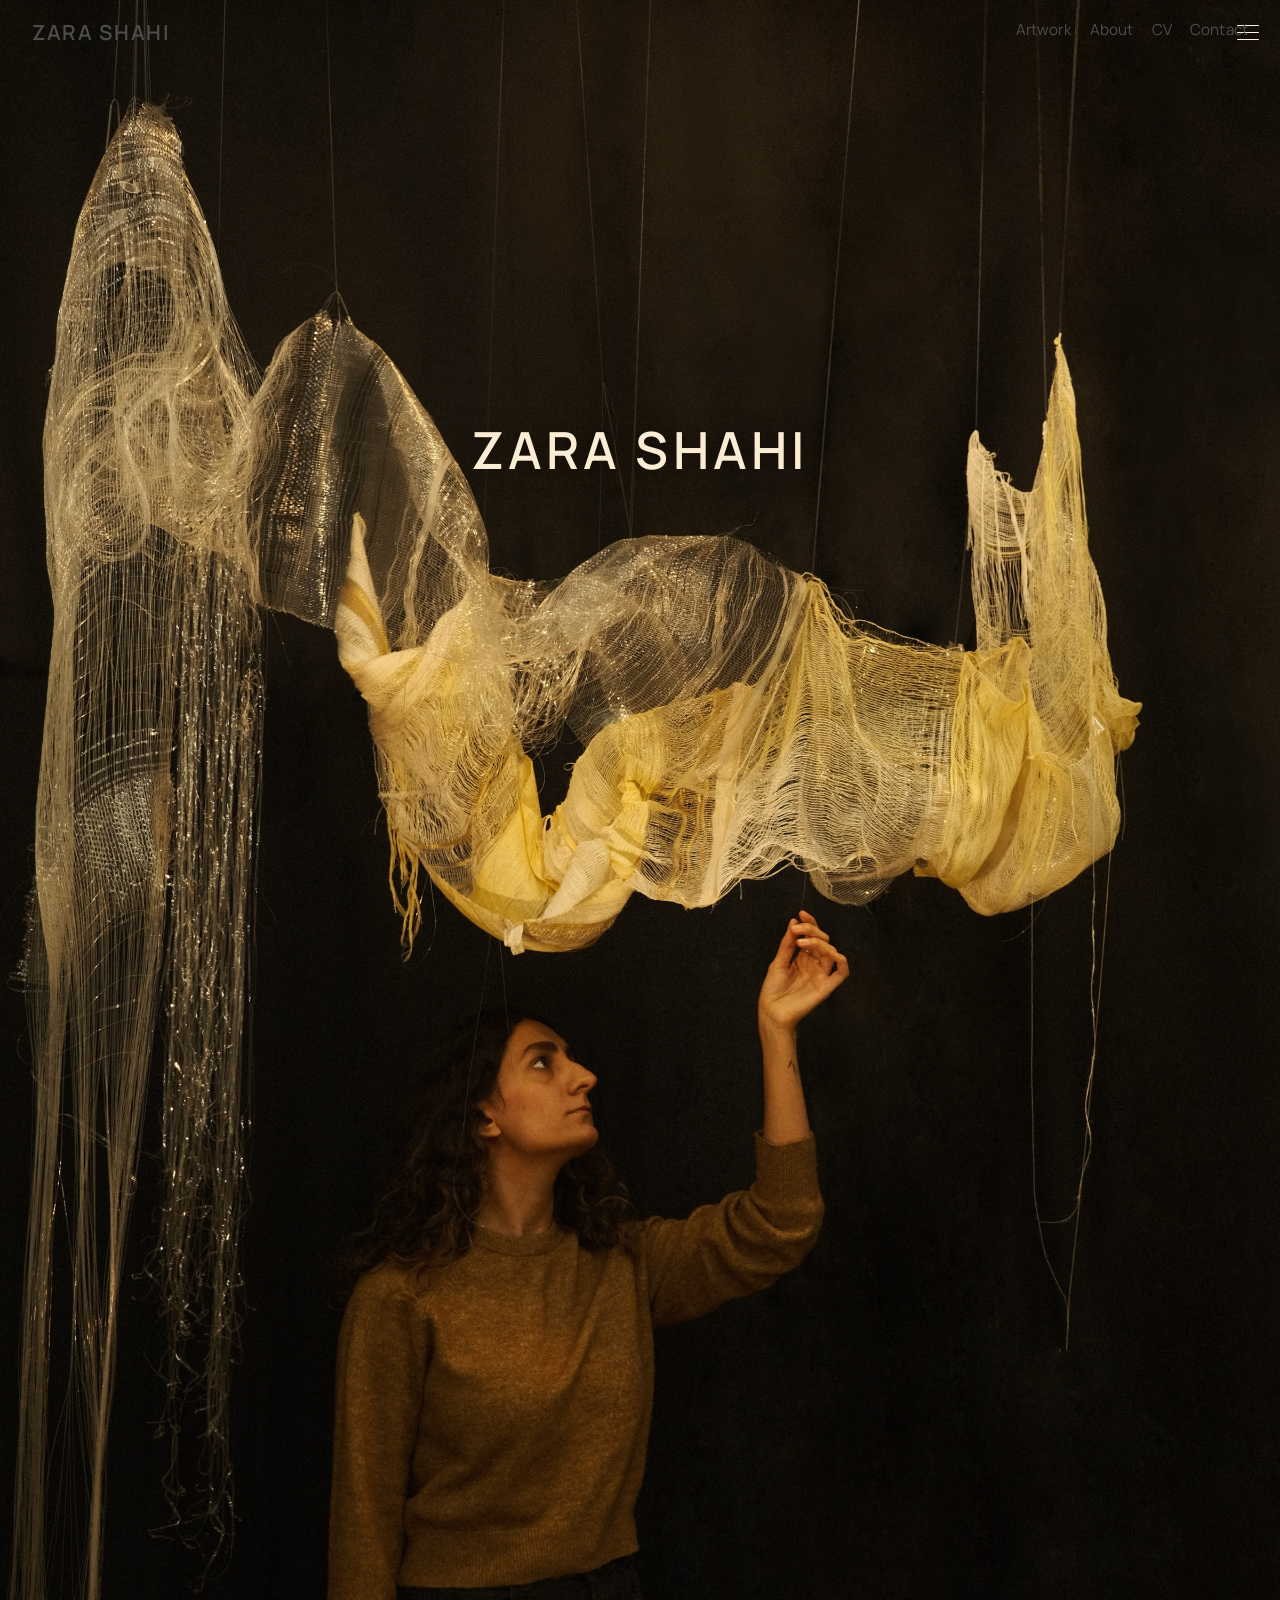
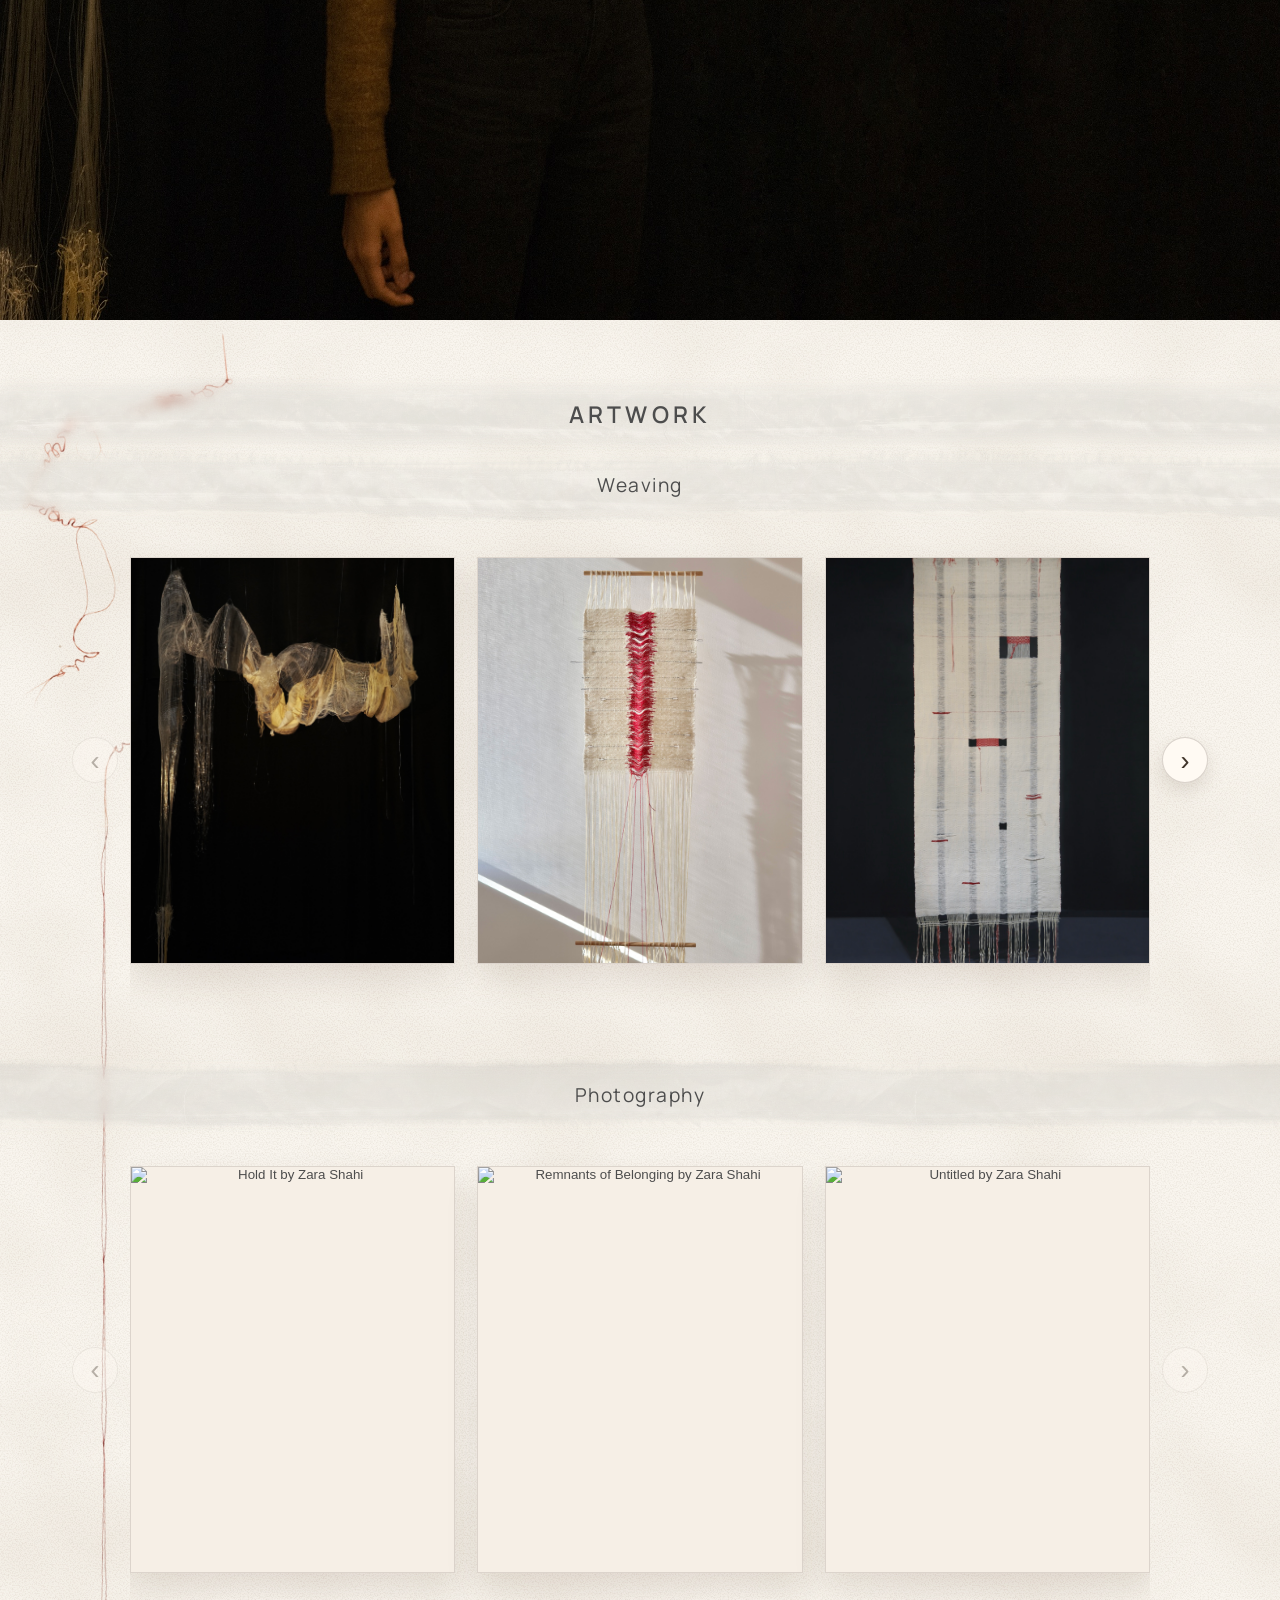
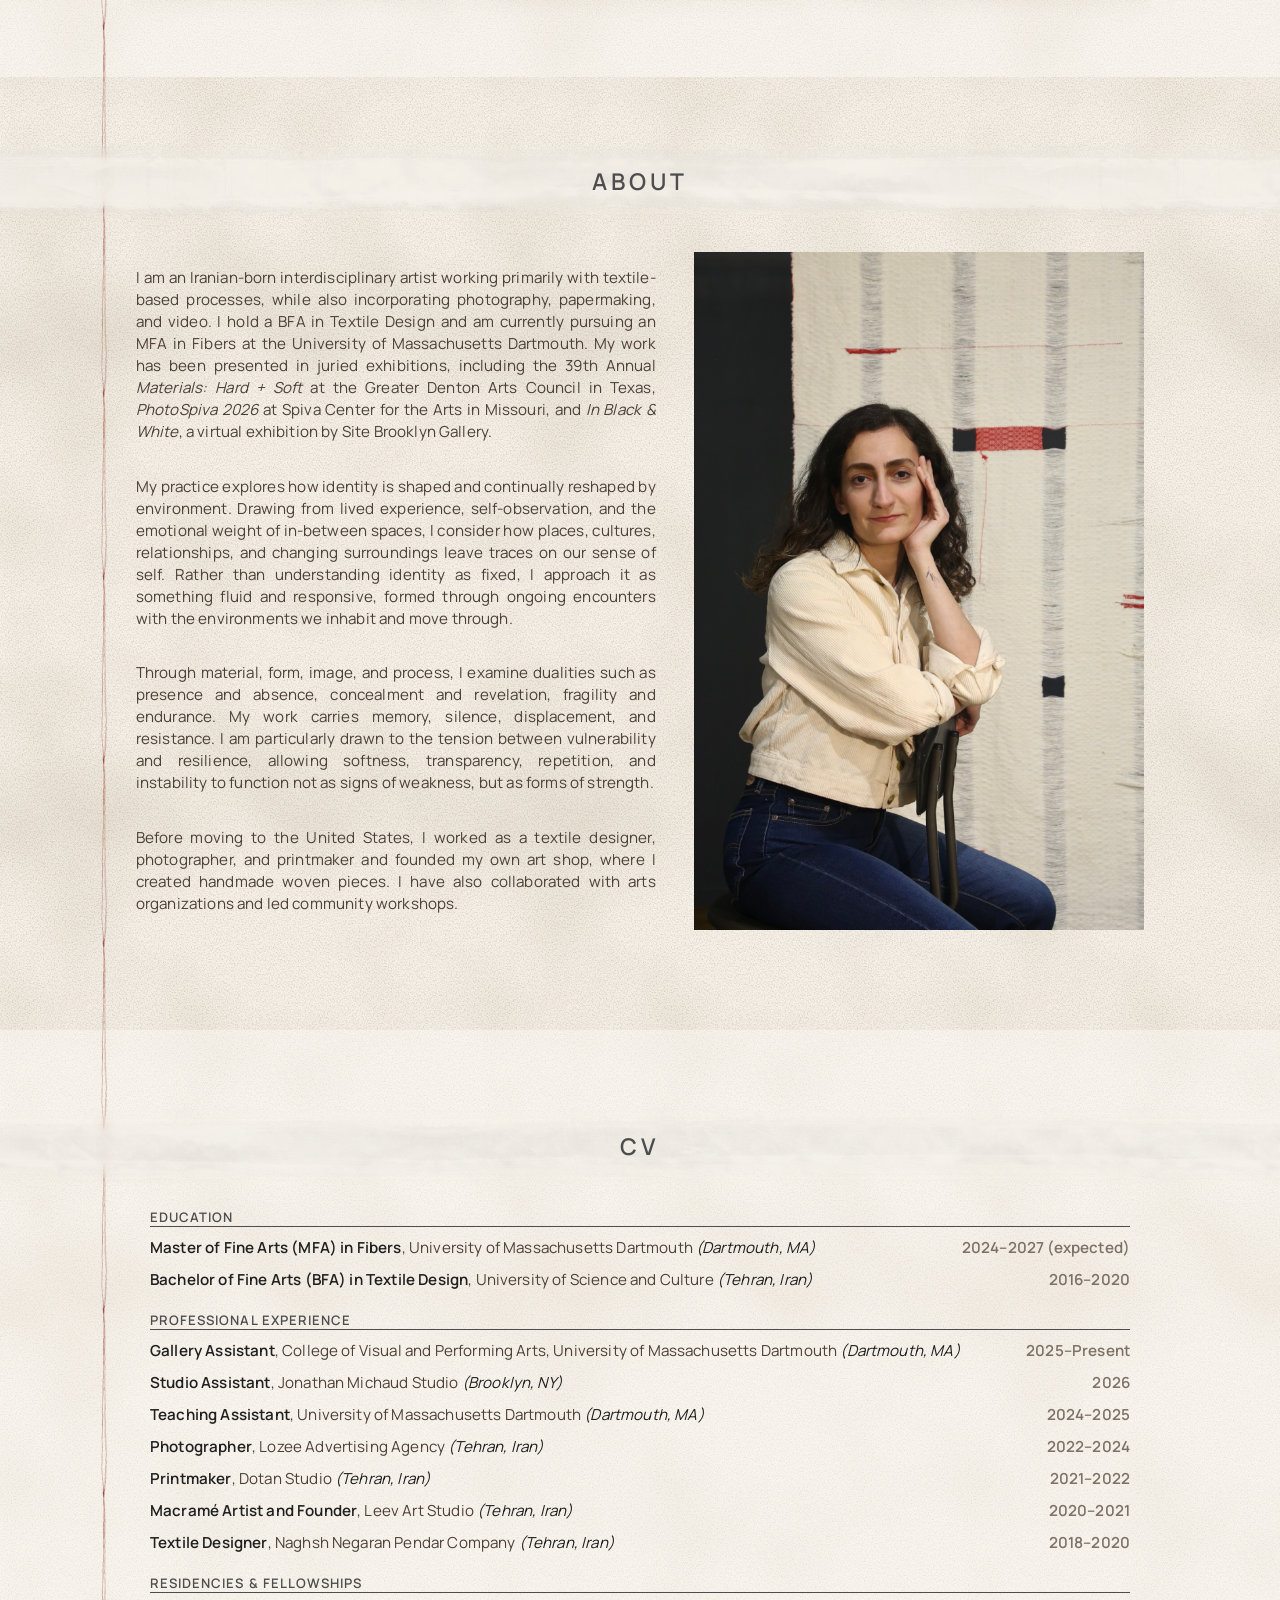
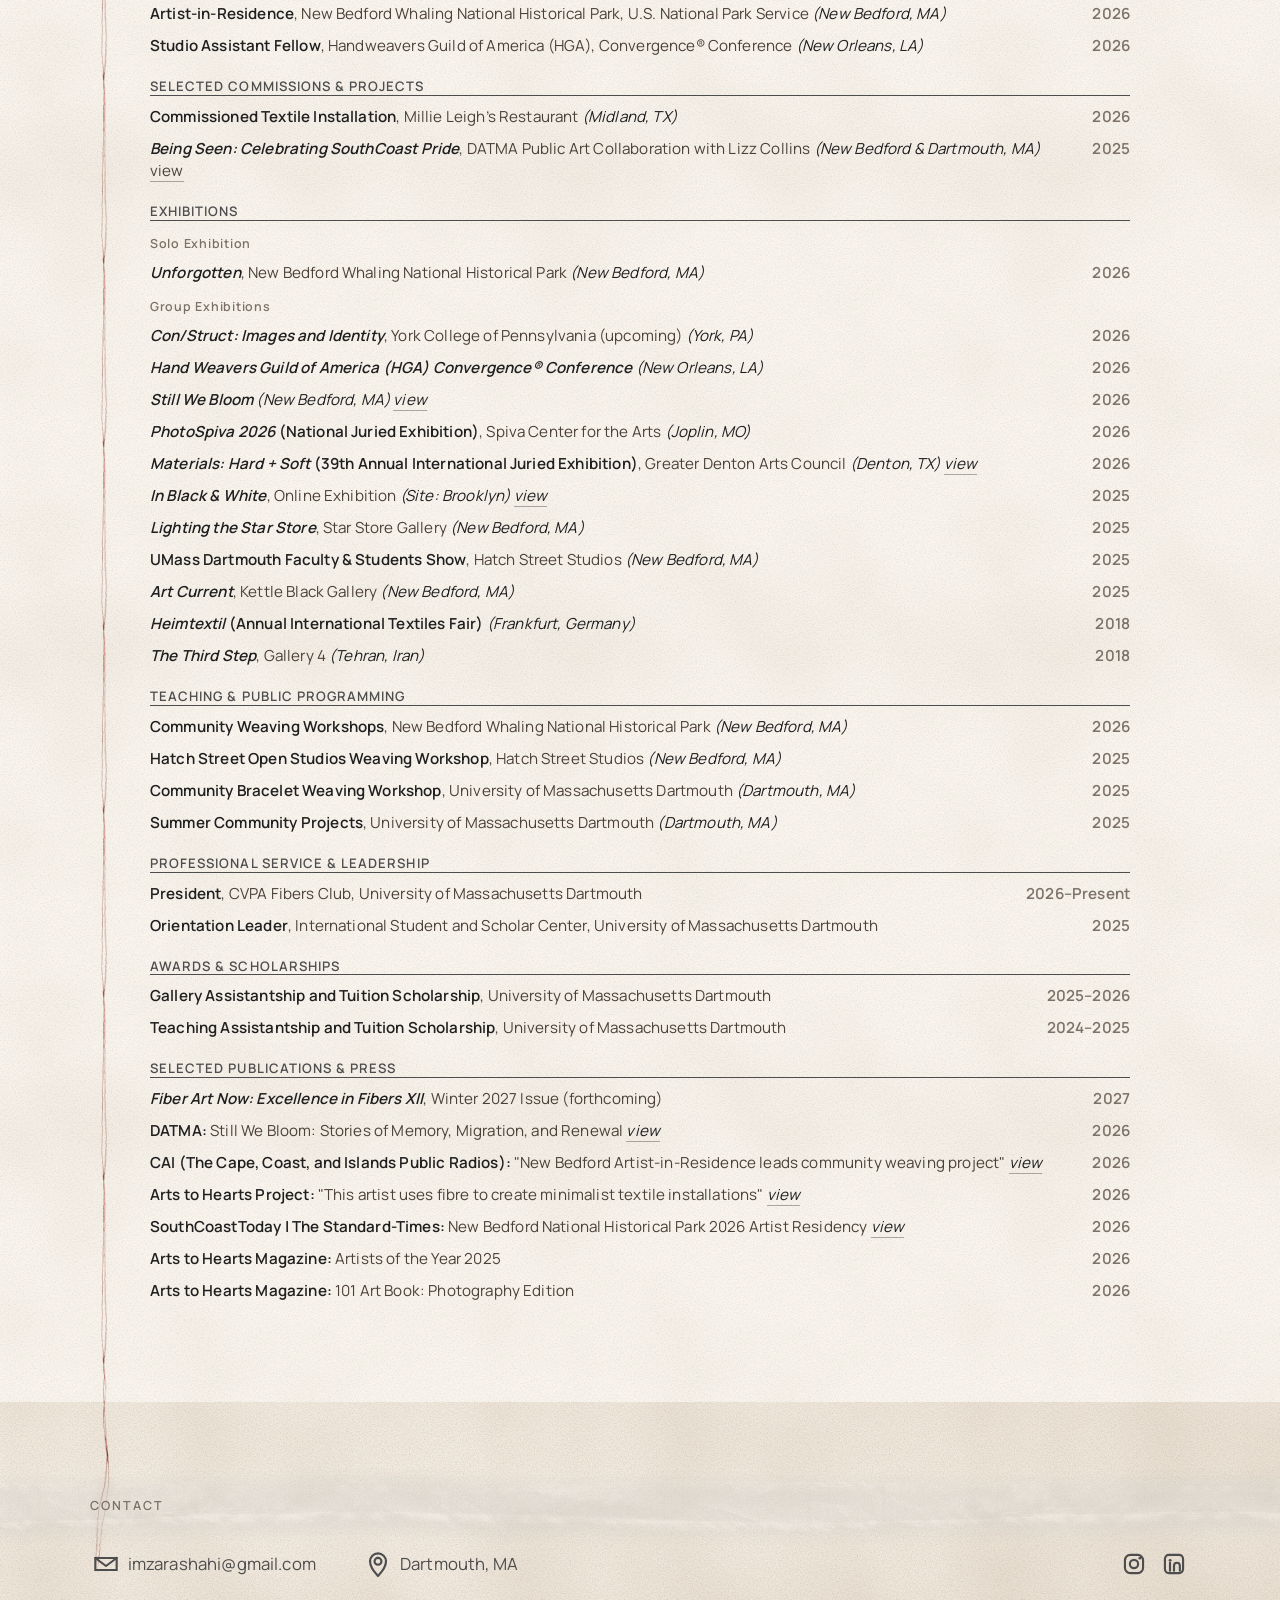
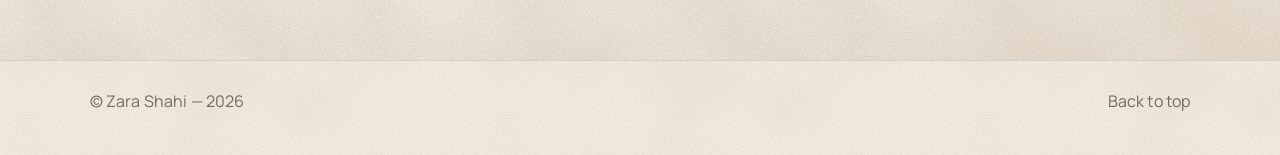
==== index.html @ 242442b7 "added ribbons and background elements" ====
<!DOCTYPE html>
<html lang="en">

<head>
  <meta charset="UTF-8" />
  <meta name="viewport" content="width=device-width, initial-scale=1.0" />
  <title>Zara Shahi</title>

  <!-- Favicon -->
  <link rel="icon" type="image/x-icon" href="/favicon.ico" />

  <link rel="preconnect" href="https://fonts.googleapis.com">
  <link rel="preconnect" href="https://fonts.gstatic.com" crossorigin>
  <link
    href="https://fonts.googleapis.com/css2?family=Manrope:wght@300;400;600&family=Playfair+Display:wght@600&display=swap"
    rel="stylesheet">
  <link rel="stylesheet" href="styles.css?v=one-ribbon" />
  <script data-goatcounter="https://zar-shahi.goatcounter.com/count" data-goatcounter-settings='{"allow_local": true}'
    async src="//gc.zgo.at/count.js"></script>
</head>

<body>
  <header class="nav nav--collapsible nav--collapsed">
    <a class="nav__brand" href="#top">Zara Shahi</a>
    <button class="nav__burger" type="button" aria-label="Open menu" aria-expanded="false"
      aria-controls="nav-drawer">
      <span class="nav__burger-lines" aria-hidden="true"></span>
    </button>
    <nav class="nav__drawer" id="nav-drawer" aria-label="Menu" hidden>
      <a href="#artworks">Artwork</a>
      <a href="#about">About</a>
      <a href="#cv">CV</a>
      <a href="#contact">Contact</a>
    </nav>
    <nav class="nav__links">
      <a href="#artworks">Artwork</a>
      <a href="#about">About</a>
      <a href="#cv">CV</a>
      <a href="#contact">Contact</a>
    </nav>
  </header>

  <main class="home-page home-page--cover">
    <div id="top"></div>

    <section class="cover" aria-label="In Between, by Zara Shahi">
      <img class="cover__image" src="assets/in-between-cover-2400.jpg"
        srcset="assets/in-between-cover-1200.jpg 1200w, assets/in-between-cover-2400.jpg 2400w" sizes="100vw"
        width="2400" height="3600" alt="Zara Shahi beneath her suspended woven installation In Between"
        fetchpriority="high" decoding="async" />
      <div class="cover__track">
        <div class="cover__name-wrap">
          <p class="cover__name">Zara Shahi</p>
        </div>
      </div>
    </section>

    <noscript>
      <p class="section-message">Please enable JavaScript to view the artwork, About, and CV sections.</p>
    </noscript>

    <section class="home-section home-section--artworks" id="artworks">
      <h1 class="section-heading">Artwork</h1>
      <div data-section-src="sections/artworks/weaving.html"></div>
      <div data-section-src="sections/artworks/photography.html"></div>
    </section>

    <div data-section-src="sections/about.html"></div>

    <div data-section-src="sections/cv.html"></div>

    <section class="panel panel--dark reveal" id="contact">
      <div class="panel__content">
        <div class="panel__tag">Contact</div>
        <div class="contact contact--bar">
          <div class="contact__line">
            <div class="contact__primary">
              <div class="contact__item">
                <svg class="contact__inline-icon" viewBox="0 0 24 24" aria-hidden="true">
                  <path d="M4 7.5h16v9H4z" stroke="currentColor" stroke-width="1.6" fill="none" />
                  <path d="M4 7.5l8 6 8-6" stroke="currentColor" stroke-width="1.6" fill="none" stroke-linecap="round"
                    stroke-linejoin="round" />
                </svg>
                <a class="contact__link contact__value" href="mailto:imzarashahi@gmail.com">imzarashahi@gmail.com</a>
              </div>
              <div class="contact__item">
                <svg class="contact__inline-icon" viewBox="0 0 24 24" aria-hidden="true">
                  <path d="M12 21s6-6.2 6-11a6 6 0 10-12 0c0 4.8 6 11 6 11z" stroke="currentColor" stroke-width="1.6"
                    fill="none" stroke-linecap="round" stroke-linejoin="round" />
                  <circle cx="12" cy="10" r="2.6" stroke="currentColor" stroke-width="1.6" fill="none" />
                </svg>
                <a class="contact__link contact__value" href="https://maps.google.com/?q=Dartmouth%2C%20MA"
                  target="_blank" rel="noopener">Dartmouth, MA</a>
              </div>
            </div>
            <div class="contact__social">
              <a class="contact__social-link" href="https://instagram.com/zara.shahi.art" target="_blank" rel="noopener"
                aria-label="Instagram">
                <svg class="contact__social-icon" viewBox="0 0 24 24" aria-hidden="true">
                  <rect x="5.2" y="5.2" width="13.6" height="13.6" rx="4" stroke="currentColor" stroke-width="1.6"
                    fill="none" />
                  <circle cx="12" cy="12" r="3.1" stroke="currentColor" stroke-width="1.6" fill="none" />
                  <circle cx="16.4" cy="7.6" r="1" fill="currentColor" />
                </svg>
                <span class="visually-hidden">Instagram</span>
              </a>
              <a class="contact__social-link" href="https://www.linkedin.com/in/zara-shahi" target="_blank"
                rel="noopener" aria-label="LinkedIn">
                <svg class="contact__social-icon" viewBox="0 0 24 24" aria-hidden="true">
                  <rect x="5.2" y="5.2" width="13.6" height="13.6" rx="3" stroke="currentColor" stroke-width="1.6"
                    fill="none" />
                  <path d="M9 11v6" stroke="currentColor" stroke-width="1.6" stroke-linecap="round" />
                  <path d="M9 9.2h.2" stroke="currentColor" stroke-width="2" stroke-linecap="round" />
                  <path d="M12 17v-3.5c0-1.3.8-2.4 2.2-2.4s2.2 1.1 2.2 2.4V17" stroke="currentColor" stroke-width="1.6"
                    fill="none" stroke-linecap="round" stroke-linejoin="round" />
                </svg>
                <span class="visually-hidden">LinkedIn</span>
              </a>
            </div>
          </div>
        </div>
      </div>
    </section>
  </main>

  <footer class="footer">
    <div>© Zara Shahi — 2026</div>
    <div class="footer__links">
      <a href="#top">Back to top</a>
    </div>
  </footer>

  <script src="script.js?v=one-ribbon"></script>
</body>

</html>
---- styles.css ----
:root {
  --bg: #f7f3ec;
  --fg: #4d4d4d;
  --muted: #7a7066;
  --line: #d8cfc3;
  --accent: #d9a441;
  --panel-light: #f9f5ee;
  --panel-dark: #f2eadf;
  --card: #fffaf2;
  --max-width: 1200px;
  --page-gutter: 32px;
  --font-sans: "Manrope", "Helvetica Neue", sans-serif;
  --font-display: "Playfair Display", "Times New Roman", serif;
  --nav-height: 0px;
  /* Vintage film grain over light backgrounds: soft, slightly blurred warm
     specks plus a faint low-frequency mottle so the texture isn't uniform. */
  --grain: url("data:image/svg+xml,%3Csvg%20xmlns='http://www.w3.org/2000/svg'%20width='480'%20height='480'%3E%3Cfilter%20id='f'%20x='0'%20y='0'%20width='100%25'%20height='100%25'%3E%3CfeTurbulence%20type='fractalNoise'%20baseFrequency='0.72'%20numOctaves='2'%20seed='7'%20stitchTiles='stitch'/%3E%3CfeGaussianBlur%20stdDeviation='0.45'/%3E%3CfeColorMatrix%20values='0%200%200%200%200.30%200%200%200%200%200.23%200%200%200%200%200.16%201.25%200%200%200%20-0.52'/%3E%3C/filter%3E%3Cfilter%20id='m'%20x='0'%20y='0'%20width='100%25'%20height='100%25'%3E%3CfeTurbulence%20type='fractalNoise'%20baseFrequency='0.006'%20numOctaves='3'%20seed='2'%20stitchTiles='stitch'/%3E%3CfeColorMatrix%20values='0%200%200%200%200.42%200%200%200%200%200.33%200%200%200%200%200.22%201.3%200%200%200%20-0.5'/%3E%3C/filter%3E%3Crect%20width='100%25'%20height='100%25'%20filter='url%28%23m%29'%20opacity='0.16'/%3E%3Crect%20width='100%25'%20height='100%25'%20filter='url%28%23f%29'%20opacity='0.26'/%3E%3C/svg%3E");
  --grain-size: 480px 480px;
}

*,
*::before,
*::after {
  box-sizing: border-box;
}

html {
  scroll-behavior: smooth;
  scroll-padding-top: calc(var(--nav-height, 0px));
}

body {
  margin: 0;
  font-family: var(--font-sans);
  background:
    var(--grain) 0 0 / var(--grain-size),
    radial-gradient(140% 140% at 15% 15%, #fffdf7, #f5eee4 50%, #ebe1d4 100%);
  color: var(--fg);
  line-height: 1.6;
  letter-spacing: 0.01em;
  opacity: 0;
  animation: pageFadeIn 0.55s ease forwards;
}

body.is-leaving {
  opacity: 0;
  animation: none;
  transition: opacity 0.28s ease;
}

img {
  width: 100%;
  display: block;
}

a {
  color: inherit;
  text-decoration: none;
}

.nav {
  position: fixed;
  top: 0;
  left: 0;
  right: 0;
  display: flex;
  align-items: center;
  justify-content: space-between;
  padding: 16px var(--page-gutter);
  z-index: 10;
  backdrop-filter: blur(14px);
  background: rgba(255, 253, 247, 0.78);
  border-bottom: 1px solid rgba(64, 52, 42, 0.08);
}

.nav__brand {
  font-weight: 600;
  letter-spacing: 0.08em;
  text-transform: uppercase;
  font-size: 1.3rem;
}

.nav__links {
  display: flex;
  gap: 18px;
  font-size: 0.95rem;
  align-items: center;
}

.nav__links a,
.nav__dropdown-trigger {
  position: relative;
  padding-bottom: 4px;
}

.nav__links a::after,
.nav__dropdown-trigger::after {
  content: "";
  position: absolute;
  left: 0;
  bottom: 0;
  height: 2px;
  width: 0;
  background: var(--accent);
  transition: width 0.3s ease;
}

.nav__links a:hover::after,
.nav__links a:focus::after,
.nav__dropdown:hover .nav__dropdown-trigger::after,
.nav__dropdown:focus-within .nav__dropdown-trigger::after {
  width: 100%;
}

.nav__dropdown {
  position: relative;
  display: inline-flex;
  align-items: center;
}

.nav__dropdown-trigger {
  background: none;
  border: none;
  color: inherit;
  font: inherit;
  letter-spacing: inherit;
  cursor: pointer;
}

.nav__menu {
  position: absolute;
  top: calc(100% + 12px);
  left: 0;
  display: grid;
  gap: 8px;
  padding: 12px 14px;
  min-width: 180px;
  background: rgba(255, 253, 247, 0.96);
  border: 1px solid rgba(64, 52, 42, 0.12);
  border-radius: 12px;
  box-shadow: 0 18px 36px rgba(31, 26, 22, 0.12);
  opacity: 0;
  transform: translateY(6px);
  pointer-events: none;
  transition: opacity 0.2s ease, transform 0.2s ease;
}

.nav__menu::before {
  content: "";
  position: absolute;
  top: -12px;
  left: 0;
  right: 0;
  height: 12px;
}

.nav__menu a {
  font-size: 0.88rem;
  letter-spacing: 0.08em;
  text-transform: uppercase;
  color: inherit;
}

.nav__menu a:hover,
.nav__menu a:focus-visible {
  color: var(--accent);
}

.nav__dropdown:hover .nav__menu,
.nav__dropdown:focus-within .nav__menu,
.nav__menu:hover {
  opacity: 1;
  transform: translateY(0);
  pointer-events: auto;
}

.nav.nav--solid {
  background: rgba(249, 245, 238, 0.8);
  border-bottom: 1px solid rgba(64, 52, 42, 0.12);
}

main {
  margin-top: var(--nav-height, 0px);
}

.hero {
  position: relative;
  min-height: 92vh;
  display: grid;
  align-items: center;
  justify-items: start;
  overflow: hidden;
}

.hero__image {
  position: absolute;
  inset: 0;
  background-image: url("assets/images/unforgotten-memories-1.jpg");
  background-size: cover;
  background-position: center;
  filter: saturate(0.92);
  transform: scale(1.05);
}

.hero__overlay {
  position: absolute;
  inset: 0;
  background: none;
  pointer-events: none;
}

.hero__content {
  position: relative;
  padding: 64px 7vw;
  max-width: 640px;
  color: var(--fg);
  display: grid;
  gap: 20px;
  animation: floatIn 1.2s ease forwards;
  text-shadow: 0 10px 30px rgba(0, 0, 0, 0.22);
}

.eyebrow {
  font-size: 0.9rem;
  letter-spacing: 0.2em;
  text-transform: uppercase;
  color: var(--muted);
  margin: 0;
}

h1 {
  font-family: var(--font-display);
  font-size: clamp(2.6rem, 5vw, 3.8rem);
  line-height: 1.05;
  margin: 0;
}

h2 {
  font-family: var(--font-display);
  font-size: clamp(1.8rem, 3vw, 2.6rem);
  margin: 0 0 12px;
}

.lede {
  font-size: 1.05rem;
  color: var(--muted);
  margin: 0;
}

.hero__actions {
  display: flex;
  gap: 12px;
  flex-wrap: wrap;
}

.button {
  display: inline-flex;
  align-items: center;
  justify-content: center;
  padding: 12px 18px;
  border: 1px solid rgba(64, 52, 42, 0.14);
  color: var(--fg);
  text-transform: uppercase;
  letter-spacing: 0.12em;
  font-size: 0.85rem;
  transition: all 0.35s ease;
  background: #fffaf2;
  backdrop-filter: blur(8px);
}

.button:hover,
.button:focus-visible {
  border-color: var(--accent);
  color: var(--fg);
  background: #fdf6ea;
}

.button--primary {
  border-color: var(--accent);
  background: var(--accent);
  color: var(--fg);
}

.button--primary:hover,
.button--primary:focus-visible {
  filter: brightness(1.05);
}

.panel {
  display: grid;
  grid-template-columns: repeat(auto-fit, minmax(280px, 1fr));
  gap: 28px;
  align-items: center;
  padding: 80px 7vw;
  position: relative;
}

.panel--light {
  background: var(--panel-light);
  color: var(--fg);
}

.panel--dark {
  background: var(--panel-dark);
  color: var(--fg);
}

#contact {
  background: var(--statement-bg);
  color: var(--fg);
}

#contact .panel__content {
  max-width: none;
  width: 100%;
}

#contact .panel__tag {
  color: #7b7167;
}

.panel__content {
  max-width: 580px;
}

.panel__tag {
  font-size: 0.78rem;
  font-weight: 600;
  letter-spacing: 0.16em;
  text-transform: uppercase;
  color: var(--muted);
  margin-bottom: 12px;
}

.panel--light .panel__tag {
  color: #8c8379;
}

.panel p {
  margin: 0 0 12px;
}

.portfolio-page {
  margin-top: var(--nav-height, 0px);
}

.home-page {
  margin-top: var(--nav-height, 0px);
}

/* ---------- Collapsible nav (home page, over the cover) ----------
   --nav-expand runs 0 -> 1 as the cover name fades (set in script.js).
   At 0 only a bare hamburger icon (light lines, no box) is visible in the
   top-right corner; as it fades out, the full bar (background, brand and
   links) fades in. */
.nav--collapsible {
  --nav-expand: 0;
  --nav-tile: 64px;
  --nav-content: clamp(0, (var(--nav-expand) - 0.3) / 0.7, 1);
  --nav-burger: clamp(0, 1 - var(--nav-expand) / 0.4, 1);
  background: transparent;
  border-bottom-color: transparent;
  backdrop-filter: none;
}

.nav--collapsible.nav--solid {
  background: transparent;
  border-bottom-color: transparent;
}

.nav--collapsible::before {
  content: "";
  position: absolute;
  inset: 0;
  z-index: -1;
  background: rgba(249, 245, 238, 0.8);
  border-bottom: 1px solid rgba(64, 52, 42, 0.12);
  backdrop-filter: blur(14px);
  -webkit-backdrop-filter: blur(14px);
  opacity: var(--nav-expand);
}

.nav--collapsible .nav__brand,
.nav--collapsible .nav__links {
  opacity: var(--nav-content);
}

.nav--collapsible.nav--collapsed .nav__brand,
.nav--collapsible.nav--collapsed .nav__links {
  visibility: hidden;
  pointer-events: none;
}

.nav__burger,
.nav__drawer {
  display: none;
}

.nav--collapsible .nav__burger {
  display: grid;
  place-items: center;
  position: absolute;
  top: 0;
  right: 0;
  width: var(--nav-tile);
  height: 100%;
  padding: 0;
  border: 0;
  background: none;
  color: #fbf4e6;
  filter: drop-shadow(0 1px 3px rgba(0, 0, 0, 0.55));
  cursor: pointer;
  opacity: var(--nav-burger);
}

.nav--collapsible:not(.nav--collapsed) .nav__burger {
  visibility: hidden;
  pointer-events: none;
}

.nav__burger-lines,
.nav__burger-lines::before,
.nav__burger-lines::after {
  display: block;
  width: 22px;
  height: 1.6px;
  background: currentColor;
  border-radius: 2px;
  transition: transform 0.25s ease, opacity 0.2s ease;
}

.nav__burger-lines {
  position: relative;
}

.nav__burger-lines::before,
.nav__burger-lines::after {
  content: "";
  position: absolute;
  left: 0;
}

.nav__burger-lines::before { top: -7px; }
.nav__burger-lines::after { top: 7px; }

.nav--drawer-open .nav__burger-lines { background: transparent; }
.nav--drawer-open .nav__burger-lines::before { transform: translateY(7px) rotate(45deg); }
.nav--drawer-open .nav__burger-lines::after { transform: translateY(-7px) rotate(-45deg); }

.nav--collapsible .nav__drawer:not([hidden]) {
  display: grid;
  gap: 4px;
  position: absolute;
  top: calc(100% - 6px);
  right: var(--page-gutter);
  min-width: 200px;
  padding: 14px 20px 18px;
  background: rgba(249, 245, 238, 0.97);
  border-radius: 12px;
  box-shadow: 0 18px 36px rgba(31, 26, 22, 0.18);
  animation: navDrawerIn 0.2s ease;
}

.nav__drawer a {
  padding: 8px 0;
  font-size: 1rem;
  border-bottom: 1px solid rgba(64, 52, 42, 0.1);
}

.nav__drawer a:last-child {
  border-bottom: 0;
}

.nav__drawer a:hover,
.nav__drawer a:focus-visible {
  color: var(--accent);
}

@keyframes navDrawerIn {
  from { opacity: 0; transform: translateY(-6px); }
  to { opacity: 1; transform: translateY(0); }
}

/* The cover sits under the (collapsed) nav, flush with the top of the page. */
.home-page.home-page--cover {
  margin-top: 0;
}

/* ---------- Cover ---------- */
.cover {
  position: relative;
  width: 100%;
  overflow: clip;
  background: #120e0b;
}

.cover__image {
  width: 100%;
  height: auto;
  display: block;
}

/* The track spans the first 30% of the cover plus one viewport, so the
   sticky name stays centred on screen until 30% of the cover has scrolled by. */
.cover__track {
  position: absolute;
  top: 0;
  left: 0;
  right: 0;
  height: calc(30% + 100vh);
  pointer-events: none;
}

.cover__name-wrap {
  position: sticky;
  top: 0;
  height: 100vh;
  display: flex;
  align-items: center;
  justify-content: center;
  padding: 0 var(--page-gutter);
}

.cover__name {
  margin: 0;
  /* Same type treatment as .nav__brand, scaled up. */
  font-family: var(--font-sans);
  font-weight: 600;
  text-transform: uppercase;
  font-size: clamp(2rem, 4vw, 4rem);
  letter-spacing: 0.08em;
  line-height: 1.05;
  text-align: center;
  color: #faedd4;
  text-shadow: 0 2px 24px rgba(0, 0, 0, 0.55);
  will-change: opacity;
}

.home-section {
  /* Clearance for hash-nav is handled by html { scroll-padding-top }.
     Setting scroll-margin here would double the offset. */
  scroll-margin-top: 0;
}

.home-section--artworks {
  padding-top: 64px;
  background: var(--panel-light);
}

.section-heading {
  max-width: var(--max-width);
  margin: 0 auto 28px;
  padding: 0 var(--page-gutter);
  font-family: var(--font-sans);
  font-size: clamp(1.1rem, 1.8vw, 1.6rem);
  font-weight: 600;
  letter-spacing: 0.18em;
  line-height: 1.4;
  text-transform: uppercase;
  color: #4d4d4d;
  text-align: center;
}

.artwork-section__heading {
  max-width: var(--max-width);
  margin: 0 auto 12px;
  padding: 12px var(--page-gutter);
  font-family: var(--font-sans);
  font-size: clamp(1rem, 1.5vw, 1.3rem);
  font-weight: 400;
  letter-spacing: 0.08em;
  text-align: center;
  position: relative;
}

.artwork-section__empty {
  width: 100%;
  margin: 0;
  padding: 24px 0;
  text-align: center;
}

.section-message {
  padding: 24px var(--page-gutter);
  text-align: center;
}

.portfolio-hero {
  padding: 90px var(--page-gutter) 32px;
}

.portfolio-hero h1 {
  margin-bottom: 12px;
  font-size: clamp(0.9rem, 1.7vw, 1.4rem);
  letter-spacing: 0.08em;
  text-transform: uppercase;
}

.portfolio-grid {
  display: grid;
  grid-template-columns: repeat(4, minmax(0, 1fr));
  gap: 22px;
  padding: 24px var(--page-gutter) 96px;
  max-width: var(--max-width);
  margin: 0 auto;
}

.portfolio-tile {
  background: #f6efe6;
  border: 1px solid rgba(64, 52, 42, 0.14);
  border-radius: 0;
  aspect-ratio: 4 / 5;
  box-shadow: 0 16px 30px rgba(88, 63, 41, 0.12);
  overflow: hidden;
  color: inherit;
  display: block;
  padding: 0;
  width: 100%;
}

@media (max-width: 900px) {
  .portfolio-grid {
    grid-template-columns: repeat(2, minmax(0, 1fr));
  }
}

@media (max-width: 560px) {
  .portfolio-grid {
    grid-template-columns: 1fr;
  }
}

.portfolio-tile--image img {
  height: 100%;
  object-fit: cover;
}

button.portfolio-tile--image {
  cursor: zoom-in;
}

button.portfolio-tile--image:focus-visible {
  outline: 3px solid var(--accent);
  outline-offset: 4px;
}

/* Single-row horizontal artwork scroller with side arrows */
.portfolio-carousel {
  position: relative;
  display: flex;
  align-items: center;
  gap: 12px;
  max-width: var(--max-width);
  margin: 0 auto;
  padding: 24px var(--page-gutter) 96px;
}

.portfolio-carousel .portfolio-grid--carousel {
  --carousel-tile-width: calc((100% - 44px) / 3);
  display: flex;
  flex: 1 1 auto;
  min-width: 0;
  gap: 22px;
  /* Preserve vertical shadow room without exposing additional side tiles. */
  padding: 48px 0 64px;
  margin: -40px 0 -56px;
  max-width: none;
  overflow-x: auto;
  scroll-behavior: smooth;
  scroll-snap-type: x mandatory;
  scrollbar-width: none;
  -webkit-overflow-scrolling: touch;
}

.portfolio-grid--carousel::-webkit-scrollbar {
  display: none;
}

.portfolio-grid--carousel .portfolio-tile {
  flex: 0 0 var(--carousel-tile-width);
  min-width: 0;
  scroll-snap-align: start;
}

@media (max-width: 900px) {
  .portfolio-carousel .portfolio-grid--carousel {
    --carousel-tile-width: calc((100% - 22px) / 2);
  }
}

@media (max-width: 560px) {
  .portfolio-carousel .portfolio-grid--carousel {
    --carousel-tile-width: 100%;
  }
}

.portfolio-carousel__arrow {
  position: relative;
  z-index: 1;
  flex: 0 0 auto;
  display: inline-flex;
  align-items: center;
  justify-content: center;
  width: 46px;
  height: 46px;
  padding: 0;
  border: 1px solid rgba(64, 52, 42, 0.2);
  border-radius: 50%;
  background: #fffaf3;
  color: var(--ink, #40342a);
  font-size: 1.7rem;
  line-height: 1;
  cursor: pointer;
  box-shadow: 0 8px 18px rgba(88, 63, 41, 0.14);
  transition: background 0.2s ease, transform 0.2s ease, opacity 0.2s ease;
}

.portfolio-carousel__arrow:hover {
  background: #f6efe6;
  transform: scale(1.06);
}

.portfolio-carousel__arrow:focus-visible {
  outline: 3px solid var(--accent);
  outline-offset: 3px;
}

.portfolio-carousel__arrow[disabled] {
  opacity: 0.35;
  cursor: default;
  transform: none;
  box-shadow: none;
}

body.lightbox-open {
  overflow: hidden;
}

.lightbox {
  --lb-transition: 780ms;
  --lb-ease: cubic-bezier(0.22, 1, 0.36, 1);
  --lb-snap: 480ms;
  --lb-snap-ease: cubic-bezier(0.25, 0.9, 0.28, 1);
  position: fixed;
  inset: 0;
  z-index: 100;
  display: grid;
  grid-template-rows: minmax(0, 1fr) auto;
  gap: clamp(14px, 2.4vh, 26px);
  padding: clamp(28px, 4vw, 56px) clamp(72px, 8vw, 120px);
  background:
    radial-gradient(ellipse 68% 58% at 50% 46%, rgba(252, 246, 234, 1), rgba(232, 224, 210, 0.98) 78%),
    #ebe3d5;
  opacity: 0;
  visibility: hidden;
  transition: opacity 0.55s ease, visibility 0.55s ease;
}

.lightbox.is-open {
  opacity: 1;
  visibility: visible;
}

.lightbox__stage {
  position: relative;
  min-height: 0;
  z-index: 1;
  touch-action: pan-y;
}

.lightbox__slide {
  position: absolute;
  top: 0;
  bottom: 0;
  margin: 0;
  display: flex;
  align-items: center;
  justify-content: center;
  padding: clamp(10px, 2vh, 24px) 1.5%;
  pointer-events: none;
  will-change: left, right, opacity, filter, transform;
  transition:
    left var(--lb-transition) var(--lb-ease),
    right var(--lb-transition) var(--lb-ease),
    opacity var(--lb-transition) var(--lb-ease),
    filter var(--lb-transition) var(--lb-ease),
    transform var(--lb-transition) var(--lb-ease);
}

/* While a finger is down the slides track the drag 1:1 (no easing). */
.lightbox.is-dragging .lightbox__slide {
  transition: none;
}

/* On release, a shorter medium-light snap settles the nearest image. */
.lightbox.is-snapping .lightbox__slide {
  transition-duration: var(--lb-snap);
  transition-timing-function: var(--lb-snap-ease);
}

/* Used for the instant class-swap in the drag FLIP (no visible animation). */
.lightbox.is-instant .lightbox__slide {
  transition: none !important;
}

/* Touch devices swipe a full-width carousel so the drag snap settles with a
   single composited transform (uniform slide width, no left/right animation). */
@media (hover: none) {
  .lightbox__slide.is-current { left: 0; right: 0; }
  .lightbox__slide.is-prev { left: -100%; right: 100%; opacity: 1; filter: none; }
  .lightbox__slide.is-next { left: 100%; right: -100%; opacity: 1; filter: none; }
  .lightbox__slide.is-exit-left { left: -100%; right: 100%; }
  .lightbox__slide.is-exit-right { left: 100%; right: -100%; }
  .lightbox__slide.is-enter-left { left: -100%; right: 100%; }
  .lightbox__slide.is-enter-right { left: 100%; right: -100%; }
}

.lightbox__slide-img {
  max-width: 100%;
  max-height: 100%;
  min-width: 0;
  min-height: 0;
  object-fit: contain;
  /* Soft warm paper shadow that travels with each slide */
  /* box-shadow:
    0 6px 12px -4px rgba(70, 50, 30, 0.18),
    0 18px 34px -8px rgba(50, 32, 15, 0.24),
    0 42px 80px -22px rgba(28, 18, 8, 0.32); */
    filter: 
    drop-shadow(3px 6px 5px rgba(70, 50, 30, 0.18))
    drop-shadow(3px 20px 10px rgba(50, 32, 15, 0.24))
    drop-shadow(3px 40px 20px rgba(28, 18, 8, 0.32));
  transform: translate(var(--image-pan-x, 0px), var(--image-pan-y, 0px)) scale(var(--image-zoom, 1));
  transition:
    transform 300ms var(--lb-ease),
    box-shadow var(--lb-transition) var(--lb-ease);
}

.lightbox__slide.is-current .lightbox__slide-img {
  pointer-events: auto;
  cursor: zoom-in;
}

.lightbox__slide.is-current .lightbox__slide-img.is-max-zoom {
  cursor: zoom-out;
}

.lightbox.is-zoomed .lightbox__stage {
  touch-action: none;
}

.lightbox.is-zoomed .lightbox__slide.is-current .lightbox__slide-img {
  cursor: grab;
  user-select: none;
}

.lightbox.is-zoomed .lightbox__slide.is-current .lightbox__slide-img.is-panning {
  cursor: grabbing;
  transition: none;
}

.lightbox__slide-img:focus-visible {
  outline: 3px solid var(--accent);
  outline-offset: 4px;
}

.lightbox__slide.is-current {
  left: 22%;
  right: 22%;
  opacity: 1;
  filter: none;
  z-index: 4;
}

.lightbox__slide.is-prev {
  left: -6%;
  right: 78%;
  opacity: 0.7;
  filter: saturate(0.92);
  z-index: 3;
  pointer-events: auto;
  cursor: pointer;
}

.lightbox__slide.is-next {
  left: 78%;
  right: -6%;
  opacity: 0.7;
  filter: saturate(0.92);
  z-index: 3;
  pointer-events: auto;
  cursor: pointer;
}

.lightbox__slide.is-prev .lightbox__slide-img,
.lightbox__slide.is-next .lightbox__slide-img {
  box-shadow:
    0 4px 9px -3px rgba(70, 50, 30, 0.16),
    0 14px 28px -8px rgba(50, 32, 15, 0.20);
}

.lightbox__slide.is-prev:hover,
.lightbox__slide.is-next:hover {
  opacity: 0.9;
  filter: saturate(1);
}

.lightbox__slide.is-exit-left {
  left: -60%;
  right: 132%;
  opacity: 0;
  z-index: 2;
}

.lightbox__slide.is-exit-right {
  left: 132%;
  right: -60%;
  opacity: 0;
  z-index: 2;
}

.lightbox__slide.is-enter-right {
  left: 132%;
  right: -60%;
  opacity: 0;
  z-index: 3;
}

.lightbox__slide.is-enter-left {
  left: -60%;
  right: 132%;
  opacity: 0;
  z-index: 3;
}

.lightbox__nav {
  position: absolute;
  top: 50%;
  transform: translateY(-50%);
  z-index: 20;
  width: 52px;
  height: 52px;
  border: 1px solid rgba(64, 52, 42, 0.22);
  border-radius: 50%;
  background: rgba(255, 251, 244, 0.72);
  backdrop-filter: blur(6px);
  color: #4d4030;
  cursor: pointer;
  font-size: 1.9rem;
  line-height: 1;
  display: grid;
  place-items: center;
  opacity: 0;
  transition: opacity 0.4s ease, background 0.3s ease, transform 0.3s ease, color 0.3s ease;
}

.lightbox.is-open .lightbox__nav { opacity: 0.9; }

.lightbox__nav:hover,
.lightbox__nav:focus-visible {
  background: rgba(245, 236, 220, 0.96);
  color: #2c2216;
  opacity: 1;
  transform: translateY(-50%) scale(1.06);
}

.lightbox__nav--prev { left: clamp(14px, 3vw, 36px); }
.lightbox__nav--next { right: clamp(14px, 3vw, 36px); }

.lightbox__caption {
  align-self: center;
  max-width: min(72ch, 82vw);
  margin: 0 auto;
  padding: 12px 22px;
  color: rgba(64, 52, 42, 0.88);
  font-family: var(--font-sans);
  font-size: 0.98rem;
  letter-spacing: 0.02em;
  line-height: 1.5;
  text-align: center;
  opacity: 0;
  transform: translateY(6px);
  transition: opacity 520ms ease 0.18s, transform 520ms ease 0.18s;
  z-index: 5;
}

.lightbox.is-open .lightbox__caption {
  opacity: 1;
  transform: translateY(0);
}

.lightbox__caption[hidden] { display: none; }

.lightbox__close {
  position: absolute;
  top: clamp(14px, 2vw, 22px);
  right: clamp(14px, 2vw, 22px);
  z-index: 21;
  width: 44px;
  height: 44px;
  border: 1px solid rgba(64, 52, 42, 0.22);
  border-radius: 50%;
  background: rgba(255, 251, 244, 0.72);
  backdrop-filter: blur(6px);
  color: #4d4030;
  cursor: pointer;
  font-size: 1.5rem;
  line-height: 1;
  display: grid;
  place-items: center;
  opacity: 0;
  transition: opacity 0.4s ease, background 0.3s ease, color 0.3s ease;
}

.lightbox.is-open .lightbox__close { opacity: 0.95; }

.lightbox__close:hover,
.lightbox__close:focus-visible {
  opacity: 1;
  background: rgba(245, 236, 220, 0.96);
  color: #2c2216;
}

@media (prefers-reduced-motion: reduce) {
  .lightbox { --lb-transition: 200ms; --lb-snap: 160ms; }
  .lightbox__slide-img { transition: none; }
}

.about-page {
  margin-top: var(--nav-height, 0px);
}

.contact-page {
  margin-top: var(--nav-height, 0px);
  min-height: calc(100vh - var(--nav-height, 0px));
  display: grid;
  align-items: center;
  justify-items: center;
  padding: 90px var(--page-gutter) 96px;
  position: relative;
  overflow: hidden;
}

.contact-page__content {
  max-width: 760px;
  width: 100%;
  position: relative;
  z-index: 1;
}

.about-hero {
  --about-bg: #f6f1e8;
  background: var(--about-bg);
}

.about-layout {
  display: grid;
  min-height: clamp(520px, 80vh, 900px);
}

.about-body {
  background: var(--about-bg);
  display: grid;
  justify-items: center;
  align-content: center;
  gap: 28px;
  padding: 72px 7vw 100px;
  text-align: center;
}

.about-name {
  width: 100%;
  max-width: 912px;
  font-family: var(--font-sans);
  font-size: clamp(1.1rem, 1.8vw, 1.6rem);
  font-weight: 600;
  letter-spacing: 0.18em;
  text-transform: uppercase;
  color: #4d4d4d;
  margin: 0 auto 10px;
  text-align: center;
}

.about-text-row {
  display: grid;
  grid-template-columns: minmax(0, 520px) minmax(220px, 450px);
  gap: clamp(20px, 3vw, 42px);
  align-items: stretch;
}

.about-copy {
  display: grid;
  width: 100%;
  max-width: 520px;
  justify-items: center;
  gap: 16px;
}

.about-text {
  max-width: 520px;
  display: grid;
  gap: 2px;
  text-align: justify;
  color: #4b4037;
  font-size: 0.95rem;
  line-height: 1.45;
}

.about-image {
  background: var(--about-bg);
  overflow: hidden;
  display: flex;
  align-items: stretch;
  justify-content: flex-start;
}

.about-image img {
  width: 100%;
  height: 100%;
  object-fit: cover;
  object-position: center;
}

.statement {
  --statement-bg: #f6f1e8;
  --statement-image-offset: 0px;
  background: var(--statement-bg);
  color: var(--fg);
  padding: 0;
}

.statement__layout {
  min-height: clamp(520px, 80vh, 900px);
}

.statement__image {
  display: flex;
  align-items: stretch;
  justify-content: flex-start;
  background: var(--statement-bg);
  position: relative;
  overflow: hidden;
}

.statement__image img {
  width: 100%;
  height: 100%;
  object-fit: contain;
  object-position: center;
  transform: translateY(42px);
}

.statement__body {
  background: var(--statement-bg);
  display: grid;
  justify-items: center;
  align-content: center;
  gap: 28px;
  padding: 72px 7vw 100px;
  text-align: center;
}

.statement__line {
  width: 1px;
  height: 64px;
  background: rgba(72, 62, 52, 0.35);
}

.statement__content {
  max-width: 520px;
}

.statement__copy {
  display: grid;
  justify-items: center;
  gap: 28px;
}

.statement__text-row {
  display: grid;
  grid-template-columns: minmax(260px, 420px) minmax(0, 520px);
  gap: clamp(20px, 3vw, 42px);
  align-items: stretch;
}

.statement__name {
  font-family: var(--font-display);
  font-size: clamp(1.1rem, 1.8vw, 1.6rem);
  letter-spacing: 0.18em;
  text-transform: uppercase;
  color: #4d4d4d;
  margin-bottom: 12px;
}

.statement__text {
  margin: 0;
  font-size: 1rem;
  line-height: 1.8;
  color: #4b4037;
  text-align: justify;
}

.statement__text--intro {
  font-size: 1.02rem;
}

.statement__divider {
  width: 26px;
  height: 1px;
  background: rgba(72, 62, 52, 0.35);
  margin: 18px auto;
}

.statement__text--emphasis {
  font-style: italic;
  color: #6f655b;
}

.cv-section {
  background: var(--panel-light);
  padding: 86px var(--page-gutter) 100px;
}

.cv-section__inner {
  max-width: 980px;
  margin: 0 auto;
}

.cv-section .section-heading {
  margin-bottom: 48px;
}

.cv-list {
  display: grid;
  gap: 22px;
  color: #4b4037;
}

.cv-list__group {
  display: grid;
  gap: 10px;
}

.cv-list__group h3 {
  margin: 0;
  font-family: var(--font-sans);
  font-size: 0.82rem;
  font-weight: 600;
  letter-spacing: 0.08em;
  text-transform: uppercase;
  color: #4d4d4d;
  border-bottom: 1px solid #4d4d4d;
  line-height: 1.2;
}

.cv-list__group h4 {
  margin: 6px 0 0;
  font-family: var(--font-sans);
  font-size: 0.78rem;
  font-weight: 600;
  letter-spacing: 0.06em;
  color: #7b7167;
  line-height: 1.2;
}

.cv-list__group p {
  margin: 0;
  font-size: 0.95rem;
  line-height: 1.45;
}

.cv-entry {
  display: grid;
  gap: 2px;
}

.cv-entry__line {
  display: grid;
  grid-template-columns: minmax(0, 1fr) auto;
  gap: 20px;
  align-items: baseline;
}

.cv-entry__main strong {
  font-weight: 600;
  color: #1f1f1f;
}

.cv-entry__main em {
  color: #1f1f1f;
  font-style: italic;
}

.cv-entry__main a {
  color: inherit;
  text-decoration: none;
  border-bottom: 1px solid rgba(77, 77, 77, 0.45);
  transition: color 0.3s ease, border-color 0.3s ease;
}

.cv-entry__main a:hover,
.cv-entry__main a:focus-visible {
  color: #4d4d4d;
  border-color: currentColor;
}

.cv-entry__date {
  color: #7b7167;
  font-weight: 600;
  white-space: nowrap;
}

.cv-entry ul {
  margin: 0;
  padding-left: 18px;
}

.cv-entry li {
  margin: 0;
  font-size: 0.93rem;
  line-height: 1.4;
}

.cv-list__skills {
  display: block;
}

.muted {
  color: #7a7066;
}

.frame {
  border: 1px solid #d8cfc3;
  padding: 12px;
  background: #fffdf8;
  box-shadow: 0 18px 48px rgba(0, 0, 0, 0.08);
}

.frame img {
  object-fit: cover;
  height: 100%;
}

.caption {
  margin-top: 10px;
  font-size: 0.9rem;
  color: #7f756a;
}

.grid {
  display: grid;
  grid-template-columns: repeat(3, minmax(0, 1fr));
  gap: 22px;
}

.card {
  background: #111111;
  border: none;
  overflow: hidden;
  position: relative;
  box-shadow: 0 16px 28px rgba(88, 63, 41, 0.28);
  transition: box-shadow 0.4s ease;
}

.card:hover {
  box-shadow: 0 20px 44px rgba(88, 63, 41, 0.38);
}

.card__media img {
  aspect-ratio: 4 / 5;
  object-fit: cover;
  transition: transform 0.5s ease, filter 0.5s ease;
  will-change: transform, filter;
}

.card__media video {
  width: 100%;
  height: 100%;
  aspect-ratio: 4 / 5;
  object-fit: cover;
  display: block;
}

.card__media--video {
  position: relative;
  overflow: hidden;
}

.card__cover,
.card__video {
  width: 100%;
  height: 100%;
  aspect-ratio: 4 / 5;
  object-fit: cover;
  display: block;
}

.card__video {
  position: absolute;
  inset: 0;
  opacity: 0;
  transition: opacity 0.3s ease;
  pointer-events: none;
}

.card__cover {
  transition: opacity 0.3s ease;
}

.card.is-hovered .card__video {
  opacity: 1;
}

.card.is-hovered .card__cover {
  opacity: 0;
}

.card__overlay {
  position: absolute;
  inset: 0;
  display: grid;
  place-items: center;
  text-transform: uppercase;
  letter-spacing: 0.2em;
  font-size: 0.82rem;
  color: #f1e9dc;
  background: rgba(0, 0, 0, 0.45);
  opacity: 0;
  transition: opacity 0.4s ease;
  text-align: center;
  padding: 20px;
}

.card:hover .card__media img {
  transform: scale(1.06);
  filter: blur(3px);
}

.card:hover .card__overlay {
  opacity: 1;
}

.timeline {
  display: grid;
  gap: 18px;
  border-left: 1px solid rgba(48, 38, 28, 0.12);
  padding-left: 18px;
}

.panel--dark .timeline {
  border-color: rgba(48, 38, 28, 0.16);
}

.timeline__item {
  display: grid;
  gap: 4px;
  grid-template-columns: 120px 1fr;
  align-items: start;
}

.timeline__year {
  letter-spacing: 0.12em;
  text-transform: uppercase;
  color: var(--muted);
  font-size: 0.85rem;
}

.timeline__title {
  font-weight: 600;
}

.timeline__meta {
  color: var(--muted);
}

.contact {
  margin: 18px auto 0;
  width: 100%;
  max-width: 680px;
  display: grid;
  gap: 16px;
  justify-items: center;
  text-align: center;
}

.contact--bar {
  margin-top: 18px;
  max-width: none;
  justify-items: stretch;
  text-align: left;
}

.contact__label {
  text-transform: uppercase;
  letter-spacing: 0.14em;
  color: var(--muted);
  font-size: 0.78rem;
}

.contact__value {
  font-size: 1.05rem;
  line-height: 1.4;
}

.contact__message {
  margin: 0;
  color: #4b4037;
  font-size: clamp(1rem, 1.6vw, 1.18rem);
  line-height: 1.8;
}

.contact-form {
  width: min(100%, 520px);
  display: grid;
  gap: 14px;
  margin-top: 14px;
  text-align: left;
}

.contact-form__field {
  display: grid;
  gap: 6px;
  color: #5f554c;
  font-size: 0.82rem;
  letter-spacing: 0.12em;
  text-transform: uppercase;
}

.contact-form__field input,
.contact-form__field textarea {
  width: 100%;
  border: 1px solid rgba(64, 52, 42, 0.18);
  background: rgba(255, 250, 242, 0.72);
  color: var(--fg);
  font: inherit;
  letter-spacing: 0;
  text-transform: none;
  padding: 12px 14px;
}

.contact-form__field textarea {
  resize: vertical;
  min-height: 150px;
}

.contact-form__field input:focus,
.contact-form__field textarea:focus {
  border-color: var(--accent);
  outline: none;
  box-shadow: 0 0 0 3px rgba(217, 164, 65, 0.18);
}

.contact-form__submit {
  justify-self: center;
  border: 1px solid var(--accent);
  background: var(--accent);
  color: var(--fg);
  cursor: pointer;
  font: inherit;
  font-size: 0.85rem;
  letter-spacing: 0.12em;
  padding: 12px 22px;
  text-transform: uppercase;
  transition: filter 0.3s ease, transform 0.3s ease;
}

.contact-form__submit:hover,
.contact-form__submit:focus-visible {
  filter: brightness(1.05);
  transform: translateY(-1px);
}

.contact__line {
  display: flex;
  align-items: center;
  gap: 12px;
  flex-wrap: nowrap;
  white-space: nowrap;
  width: 100%;
  justify-content: space-between;
}

.contact__primary {
  display: flex;
  align-items: center;
  gap: 46px;
  flex-wrap: nowrap;
  white-space: nowrap;
  flex: 1;
}

.contact__item {
  display: inline-flex;
  align-items: center;
  gap: 6px;
  white-space: nowrap;
  flex-shrink: 0;
}

.contact__link {
  color: inherit;
  text-decoration: none;
  border-bottom: 1px solid transparent;
  transition: color 0.3s ease, border-color 0.3s ease;
}

.contact__link:hover,
.contact__link:focus-visible,
.contact__link:hover,
.contact__link:focus-visible {
  color: var(--accent);
  border-color: currentColor;
}

.contact__social-link {
  color: inherit;
  display: inline-flex;
  align-items: center;
  transition: color 0.3s ease;
}

.contact__social-link:hover,
.contact__social-link:focus-visible {
  color: var(--accent);
}

.contact__social-icon {
  width: 2em;
  height: 2em;
  display: inline-block;
  flex-shrink: 0;
}

.contact__inline-icon {
  width: 2em;
  height: 2em;
  display: inline-block;
  flex-shrink: 0;
}

.contact__social {
  display: flex;
  gap: 8px;
  flex-shrink: 0;
  margin-left: auto;
}

.footer {
  display: flex;
  justify-content: space-between;
  align-items: center;
  padding: 28px 7vw 40px;
  background: #f2eadf;
  color: #746a61;
  border-top: 1px solid rgba(64, 52, 42, 0.12);
}

.footer__links {
  display: flex;
  gap: 14px;
}

.reveal {
  opacity: 0;
  transform: translateY(24px);
  transition: opacity 0.9s ease, transform 0.9s ease;
}

.reveal.visible {
  opacity: 1;
  transform: translateY(0);
}

.visually-hidden {
  position: absolute;
  width: 1px;
  height: 1px;
  padding: 0;
  margin: -1px;
  overflow: hidden;
  clip: rect(0, 0, 0, 0);
  border: 0;
}

@keyframes floatIn {
  from {
    opacity: 0;
    transform: translateY(18px);
  }
  to {
    opacity: 1;
    transform: translateY(0);
  }
}

@keyframes pageFadeIn {
  from {
    opacity: 0;
  }
  to {
    opacity: 1;
  }
}

@media (max-width: 800px) {
  :root {
    --page-gutter: 18px;
  }
  .nav {
    padding: 14px var(--page-gutter);
  }
  .nav__links {
    gap: 12px;
    font-size: 0.88rem;
  }
  .hero__content,
  .panel {
    padding: 56px 6vw;
  }
  .statement__body {
    padding: 56px 6vw 80px;
    gap: 22px;
  }
  .statement__layout {
    grid-template-columns: 1fr;
    min-height: unset;
  }
  .statement__text-row {
    grid-template-columns: 1fr;
  }
  .statement__image {
    order: -1;
  }
  .statement__image img {
    height: auto;
    max-height: 70vh;
  }
  .statement__line {
    height: 48px;
  }
  .grid {
    grid-template-columns: 1fr;
    gap: 18px;
  }
  .timeline__item {
    grid-template-columns: 1fr;
    gap: 6px;
  }
  .card__media img {
    height: auto;
  }
  .footer {
    flex-direction: column;
    align-items: flex-start;
    gap: 10px;
  }
}

@media (max-width: 700px) {
  .lightbox {
    padding: clamp(20px, 5vw, 32px) clamp(16px, 5vw, 40px);
  }
  /* Full-width, edge-to-edge neighbors so dragging reveals them cleanly. */
  .lightbox__slide.is-current { left: 0; right: 0; }
  .lightbox__slide.is-prev { left: -100%; right: 100%; opacity: 1; }
  .lightbox__slide.is-next { left: 100%; right: -100%; opacity: 1; }
  .lightbox__slide.is-exit-left { left: -100%; right: 100%; }
  .lightbox__slide.is-exit-right { left: 100%; right: -100%; }
  .lightbox__slide.is-enter-left { left: -100%; right: 100%; }
  .lightbox__slide.is-enter-right { left: 100%; right: -100%; }
  .lightbox__nav {
    width: 44px;
    height: 44px;
    font-size: 1.6rem;
  }
  .lightbox__nav--prev { left: 8px; }
  .lightbox__nav--next { right: 8px; }
}

@media (max-width: 600px) {
  .about-layout {
    grid-template-columns: 1fr;
    min-height: unset;
  }
  .about-text-row {
    grid-template-columns: 1fr;
  }
  .about-body {
    padding: 56px 6vw 80px;
    gap: 22px;
  }
  .about-image {
    order: -1;
  }
  .about-image img {
    height: auto;
    max-height: 70vh;
  }
}

/* =====================================================
   Responsive: Tablet + Mobile refinements
   Preserves the existing design principles — typography,
   spacing rhythm, image-first stacking, warm palette —
   while ensuring every element fits, wraps and remains
   readable + tappable across viewports.
   ===================================================== */

/* Tablet (up to ~1024px): tighten gutters, keep 2-col grid */
@media (max-width: 1024px) {
  :root {
    --page-gutter: 24px;
  }
  .home-section--artworks {
    padding-top: 56px;
  }
  .portfolio-grid {
    gap: 18px;
    padding: 20px var(--page-gutter) 80px;
  }
  .cv-section {
    padding: 72px var(--page-gutter) 84px;
  }
  .cv-section .section-heading {
    margin-bottom: 40px;
  }
  .cv-section__inner {
    max-width: 820px;
  }
  .panel {
    padding: 72px 6vw;
  }
  .about-body,
  .statement__body {
    padding: 64px 6vw 84px;
  }
  .about-text-row {
    grid-template-columns: minmax(0, 1fr) minmax(220px, 300px);
    gap: clamp(16px, 3vw, 32px);
  }
  .footer {
    padding: 24px 6vw 32px;
  }
}

/* Contact bar: wrap gracefully instead of overflowing */
@media (max-width: 900px) {
  .contact__line {
    flex-wrap: wrap;
    white-space: normal;
    row-gap: 14px;
    column-gap: 20px;
    justify-content: flex-start;
  }
  .contact__primary {
    flex-wrap: wrap;
    row-gap: 12px;
    column-gap: 26px;
    white-space: normal;
    flex: 1 1 auto;
  }
  .contact__social {
    margin-left: auto;
    flex: 0 0 auto;
  }
}

/* Stack About image + text earlier so tablet-portrait reads well */
@media (max-width: 820px) {
  .about-layout {
    grid-template-columns: 1fr;
    min-height: unset;
  }
  .about-text-row {
    grid-template-columns: 1fr;
    gap: 24px;
  }
  .about-image {
    order: -1;
    max-width: 380px;
    margin: 0 auto;
  }
  .about-image img {
    height: auto;
    max-height: 60vh;
    transform: none;
  }
}

/* Extend the existing 800px block with tighter nav + section spacing */
@media (max-width: 800px) {
  .nav {
    padding: 12px var(--page-gutter);
  }
  .nav__brand {
    font-size: 1.05rem;
    letter-spacing: 0.06em;
  }
  .nav__links {
    gap: 10px;
    font-size: 0.82rem;
  }
  .home-section--artworks {
    padding-top: 40px;
  }
  .portfolio-grid {
    padding: 16px var(--page-gutter) 64px;
    gap: 16px;
  }
  .section-heading {
    margin-bottom: 20px;
  }
  .cv-section {
    padding: 56px var(--page-gutter) 72px;
  }
  .cv-section .section-heading {
    margin-bottom: 32px;
  }
  .cv-list {
    gap: 18px;
  }
  .about-body,
  .statement__body {
    padding: 48px 6vw 64px;
    gap: 20px;
  }
  #contact.panel {
    padding: 48px 6vw 56px;
  }
  .contact-page {
    padding: 80px var(--page-gutter) 72px;
  }
}

/* Small tablets / large phones: single-column artwork, stacked CV entries */
@media (max-width: 640px) {
  .portfolio-grid {
    grid-template-columns: 1fr;
  }
  .cv-entry__line {
    grid-template-columns: 1fr;
    gap: 2px;
  }
  .cv-entry__date {
    font-size: 0.85rem;
  }
  .cv-list {
    gap: 16px;
  }
  .cv-list__group {
    gap: 8px;
  }
  .contact__line {
    align-items: flex-start;
    row-gap: 18px;
  }
  .contact__primary {
    flex-direction: column;
    align-items: flex-start;
    row-gap: 12px;
    width: 100%;
  }
  .contact__social {
    margin-left: 0;
    align-self: flex-start;
  }
}

/* Small phones */
@media (max-width: 480px) {
  :root {
    --page-gutter: 16px;
  }
  .nav__brand {
    font-size: 0.98rem;
  }
  .nav__links {
    gap: 8px;
    font-size: 0.78rem;
  }
  .nav__links a {
    padding-bottom: 3px;
  }
  .section-heading,
  .about-name {
    letter-spacing: 0.14em;
    font-size: 1rem;
  }
  .home-section--artworks {
    padding-top: 32px;
  }
  .portfolio-grid {
    padding: 12px var(--page-gutter) 56px;
    gap: 14px;
  }
  .about-body,
  .statement__body {
    padding: 40px 5vw 56px;
  }
  .about-text {
    font-size: 0.92rem;
  }
  .about-image {
    max-width: 300px;
  }
  .about-image img {
    max-height: 55vh;
  }
  .cv-section {
    padding: 44px var(--page-gutter) 56px;
  }
  .cv-section .section-heading {
    margin-bottom: 24px;
  }
  .cv-list__group h3 {
    font-size: 0.78rem;
  }
  .cv-list__group p {
    font-size: 0.9rem;
  }
  .cv-entry__date {
    font-size: 0.82rem;
  }
  #contact.panel {
    padding: 40px 5vw 48px;
  }
  .contact__value {
    font-size: 0.98rem;
    word-break: break-word;
  }
  .contact__social-icon,
  .contact__inline-icon {
    width: 1.6em;
    height: 1.6em;
  }
  .contact-page {
    padding: 72px var(--page-gutter) 64px;
  }
  .contact-form__field {
    font-size: 0.76rem;
  }
  .contact-form__field textarea {
    min-height: 130px;
  }
  .footer {
    padding: 20px 5vw 28px;
    font-size: 0.88rem;
    flex-direction: column;
    align-items: flex-start;
    gap: 8px;
  }
}

/* Extra-narrow safety (older / smaller phones ~360px) */
@media (max-width: 360px) {
  .nav__links {
    gap: 6px;
    font-size: 0.72rem;
  }
  .nav__brand {
    font-size: 0.9rem;
  }
}

/* Touch devices: remove hover-only affordances that get stuck on tap */
@media (hover: none) {
  .card:hover .card__media img {
    transform: none;
    filter: none;
  }
  .card:hover .card__overlay {
    opacity: 0;
  }
  .portfolio-tile {
    box-shadow: 0 10px 20px rgba(88, 63, 41, 0.10);
  }
}

/* ---------- Vintage grain on the light page backgrounds ----------
   Images (cover, artworks, lightbox) are left untouched. */
.nav:not(.nav--collapsible),
.nav--collapsible::before,
.panel--light,
.panel--dark,
#contact,
.home-section--artworks,
.about-hero,
.about-body,
.statement,
.statement__body,
.cv-section,
.footer {
  background-image: var(--grain);
  background-size: var(--grain-size);
}

/* ---------- Sticky section headings ----------
   One ribbon is pinned under the nav at a time: Weaving, then Photography,
   About, CV and Contact each pin while their section is on screen and are
   pushed out by the next. "Artwork" itself scrolls away normally. */
.home-page {
  overflow-x: clip;
}

.about-name,
.cv-section .section-heading,
#contact .panel__tag {
  position: sticky;
  /* -1px tucks the bar under the nav so no sub-pixel sliver of content shows. */
  top: calc(var(--nav-height, 0px) - 1px);
  z-index: 6;
  padding-top: 14px;
  padding-bottom: 14px;
}

.home-section--artworks > .section-heading {
  position: relative;
  padding-top: 14px;
  padding-bottom: 14px;
  margin-bottom: 14px;
}

.cv-section .section-heading {
  margin-bottom: 34px;
}

/* ---------- Silk ribbons behind the headings ----------
   ::before lightly diffuses whatever scrolls underneath (like looking
   through thin silk); ::after is the translucent silk itself. Each image is
   one whole ribbon whose ends were blended so it repeats as one continuous
   piece. --ribbon-ratio: image width / height. --ribbon-x: shifts which
   stretch of silk sits behind the heading. */
.home-section--artworks > .section-heading,
.artwork-section__heading,
.about-name,
.cv-section .section-heading,
#contact .panel__tag {
  --ribbon-h: clamp(68px, 6vw, 88px);
  --ribbon-w: calc(var(--ribbon-ratio) * var(--ribbon-h));
}

.home-section--artworks > .section-heading { --ribbon: url("assets/decor/ribbon-4.webp"); --ribbon-ratio: 11; }
#weaving .artwork-section__heading { --ribbon: url("assets/decor/ribbon-3.webp"); --ribbon-ratio: 11.0429; --ribbon-x: -300px; }
#photography .artwork-section__heading { --ribbon: url("assets/decor/ribbon-5.webp"); --ribbon-ratio: 9.5143; --ribbon-x: 200px; }
.about-name { --ribbon: url("assets/decor/ribbon-1.webp"); --ribbon-ratio: 12.4; --ribbon-x: -500px; }
.cv-section .section-heading { --ribbon: url("assets/decor/ribbon-2.webp"); --ribbon-ratio: 15.7214; --ribbon-x: 400px; }
#contact .panel__tag { --ribbon: url("assets/decor/ribbon-4.webp"); --ribbon-ratio: 11; --ribbon-x: -700px; }

.home-section--artworks > .section-heading::before,
.home-section--artworks > .section-heading::after,
.artwork-section__heading::before,
.artwork-section__heading::after,
.about-name::before,
.about-name::after,
.cv-section .section-heading::before,
.cv-section .section-heading::after,
#contact .panel__tag::before,
#contact .panel__tag::after {
  content: "";
  position: absolute;
  /* The silk is a little taller than the bar so its frayed edges spill over. */
  top: 50%;
  height: var(--ribbon-h);
  left: 50%;
  width: 100vw;
  transform: translate(-50%, -50%);
  z-index: -1;
  pointer-events: none;
}

.home-section--artworks > .section-heading::before,
.artwork-section__heading::before,
.about-name::before,
.cv-section .section-heading::before,
#contact .panel__tag::before {
  background: rgba(249, 245, 238, 0.35);
  backdrop-filter: blur(5px);
  -webkit-backdrop-filter: blur(5px);
  -webkit-mask-image: linear-gradient(to bottom, transparent, #000 30%, #000 70%, transparent);
  mask-image: linear-gradient(to bottom, transparent, #000 30%, #000 70%, transparent);
}

.home-section--artworks > .section-heading::after,
.artwork-section__heading::after,
.about-name::after,
.cv-section .section-heading::after,
#contact .panel__tag::after {
  background-image: var(--ribbon);
  background-size: var(--ribbon-w) 100%;
  background-repeat: repeat-x;
  background-position: calc(50% + var(--ribbon-x, 0px)) 50%;
}

.artwork-section__heading {
  position: sticky;
  top: calc(var(--nav-height, 0px) - 1px);
  z-index: 6;
}

/* ---------- Cover name on phones ----------
   The cover is 1.5x as tall as it is wide, so on phones it is shorter than
   the screen. Pin the name near the top of the photo (in its dark area)
   instead of the middle of the screen, and scale it down. */
@media (max-width: 640px) {
  .cover {
    --cover-visible: min(100vh, 150vw);
  }
  .cover__track {
    height: calc(30% + var(--cover-visible));
  }
  .cover__name-wrap {
    height: var(--cover-visible);
    align-items: flex-start;
    /* ~15% down sits in the dark area above the hanging pieces. */
    padding-top: calc(var(--cover-visible) * 0.15);
  }
  .cover__name {
    font-size: 1.55rem;
    transform: translateY(-50%);
  }
}

/* ---------- Hanging thread (background decoration) ----------
   Positioned by script.js. Each section in the Artwork -> Contact run gets a
   clipped .thread-slice behind its content; the slices line up into one
   thread. The loop sits in the left golden-ratio third of the page. */
.thread-host {
  position: relative;
  isolation: isolate;
}

.thread-slice {
  position: absolute;
  inset: 0;
  z-index: -1;
  overflow: hidden;
  pointer-events: none;
}

.thread {
  /* 1 - 1/phi = 38.2% of the page width */
  --thread-w: clamp(240px, 38.2vw, 820px);
  position: absolute;
  /* Shifted left so the strand sits in the open margin; the loop's left
     edge (at ~28% of the image) still stays inside the page. */
  left: calc(var(--thread-w) * -0.24);
  width: var(--thread-w);
}

.thread__head,
.thread__tip {
  width: 100%;
  height: auto;
  display: block;
}

.thread__tail {
  /* background-image (the variant's tile) is set in script.js */
  background-position: 0 0;
  background-size: 100% auto;
  background-repeat: repeat-y;
}

/* Inner blocks of the About section repeat the section's colour; drop it so
   the thread shows through (the section itself still paints the colour). */
.thread-host .about-body,
.thread-host .about-image {
  background-color: transparent;
}
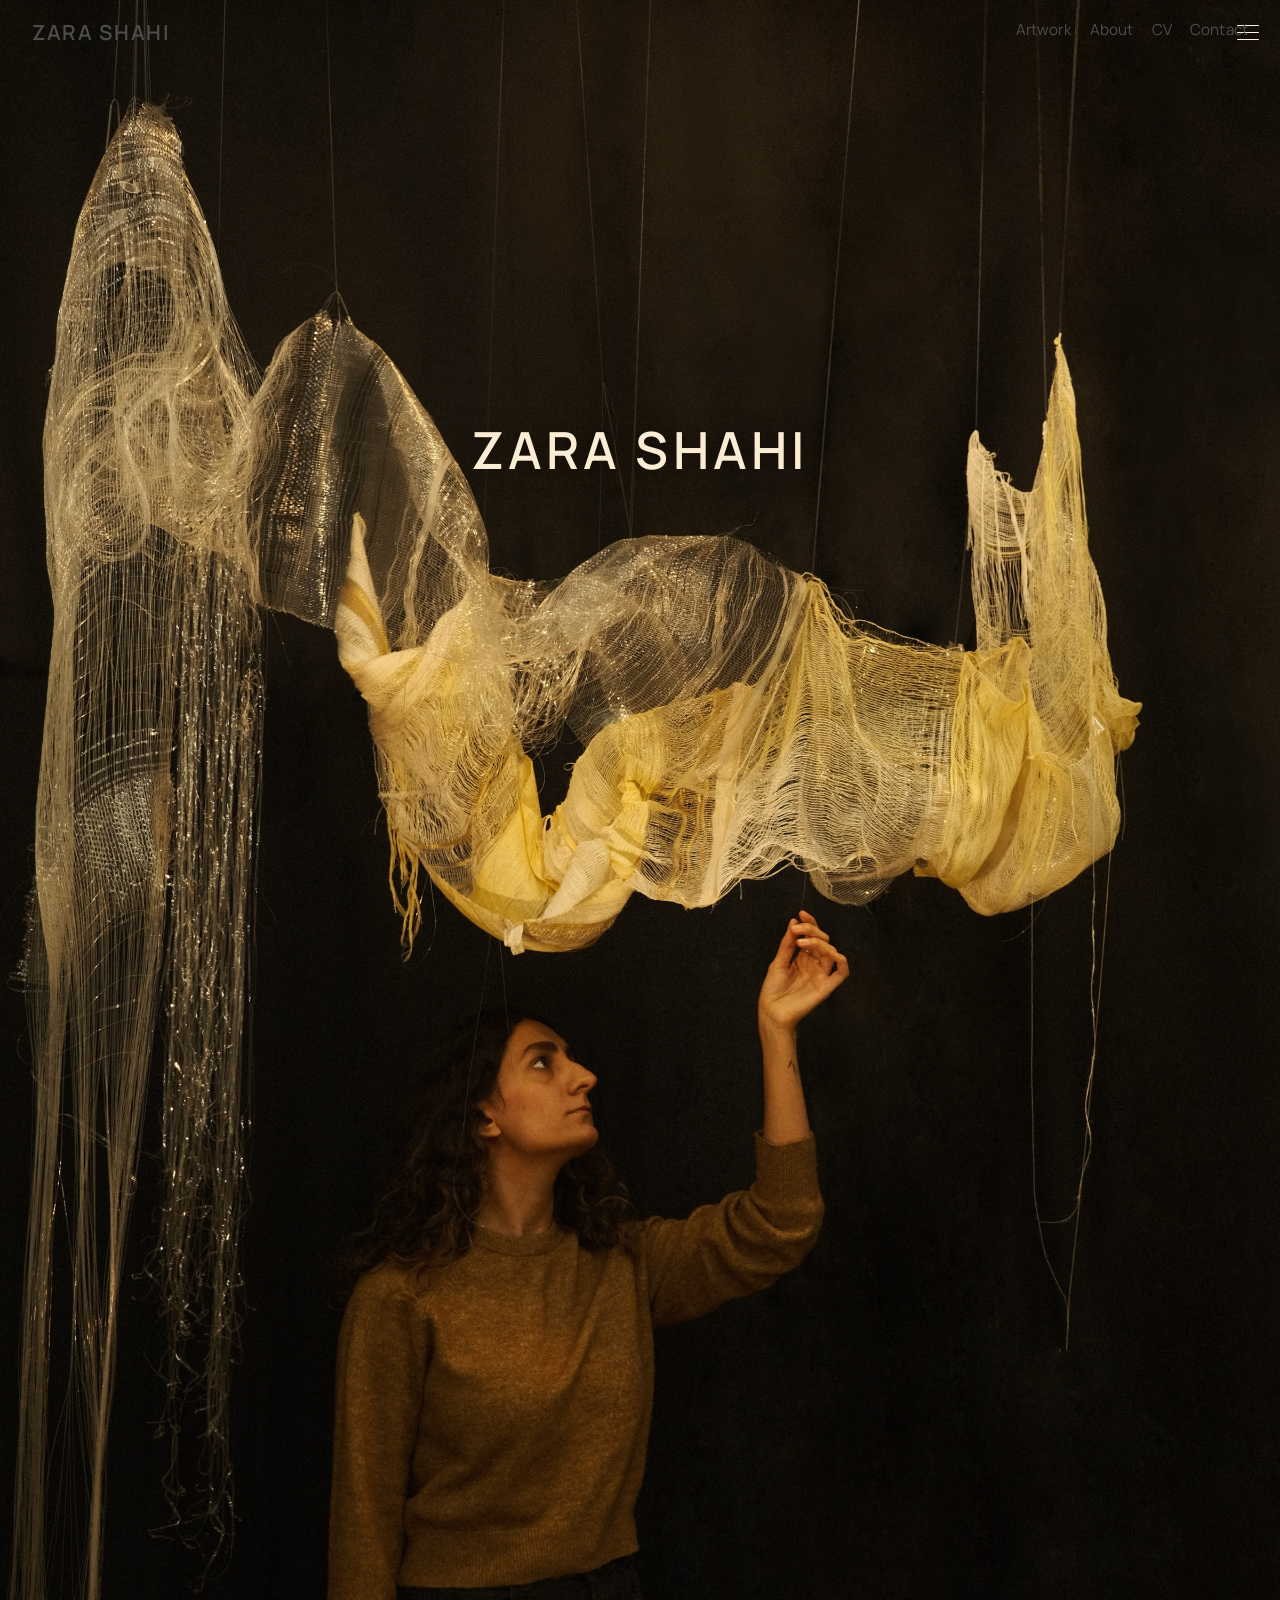
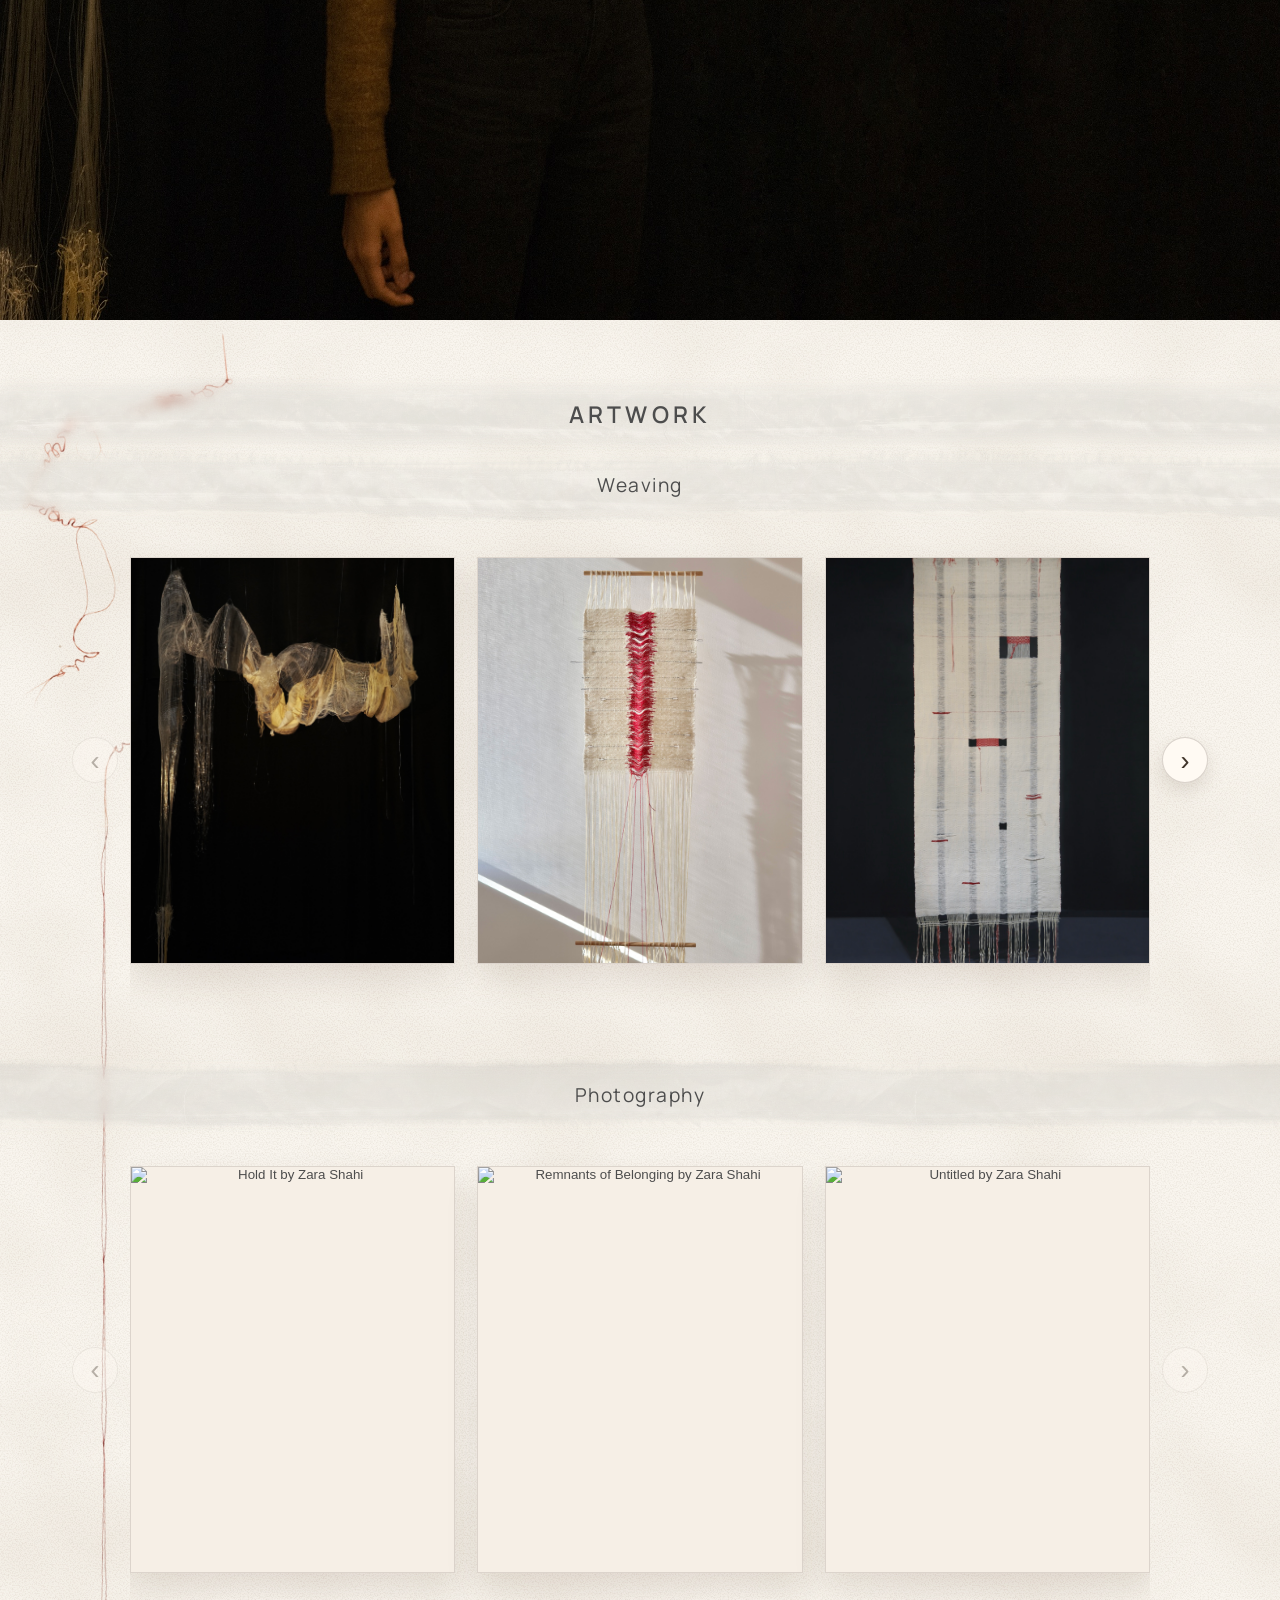
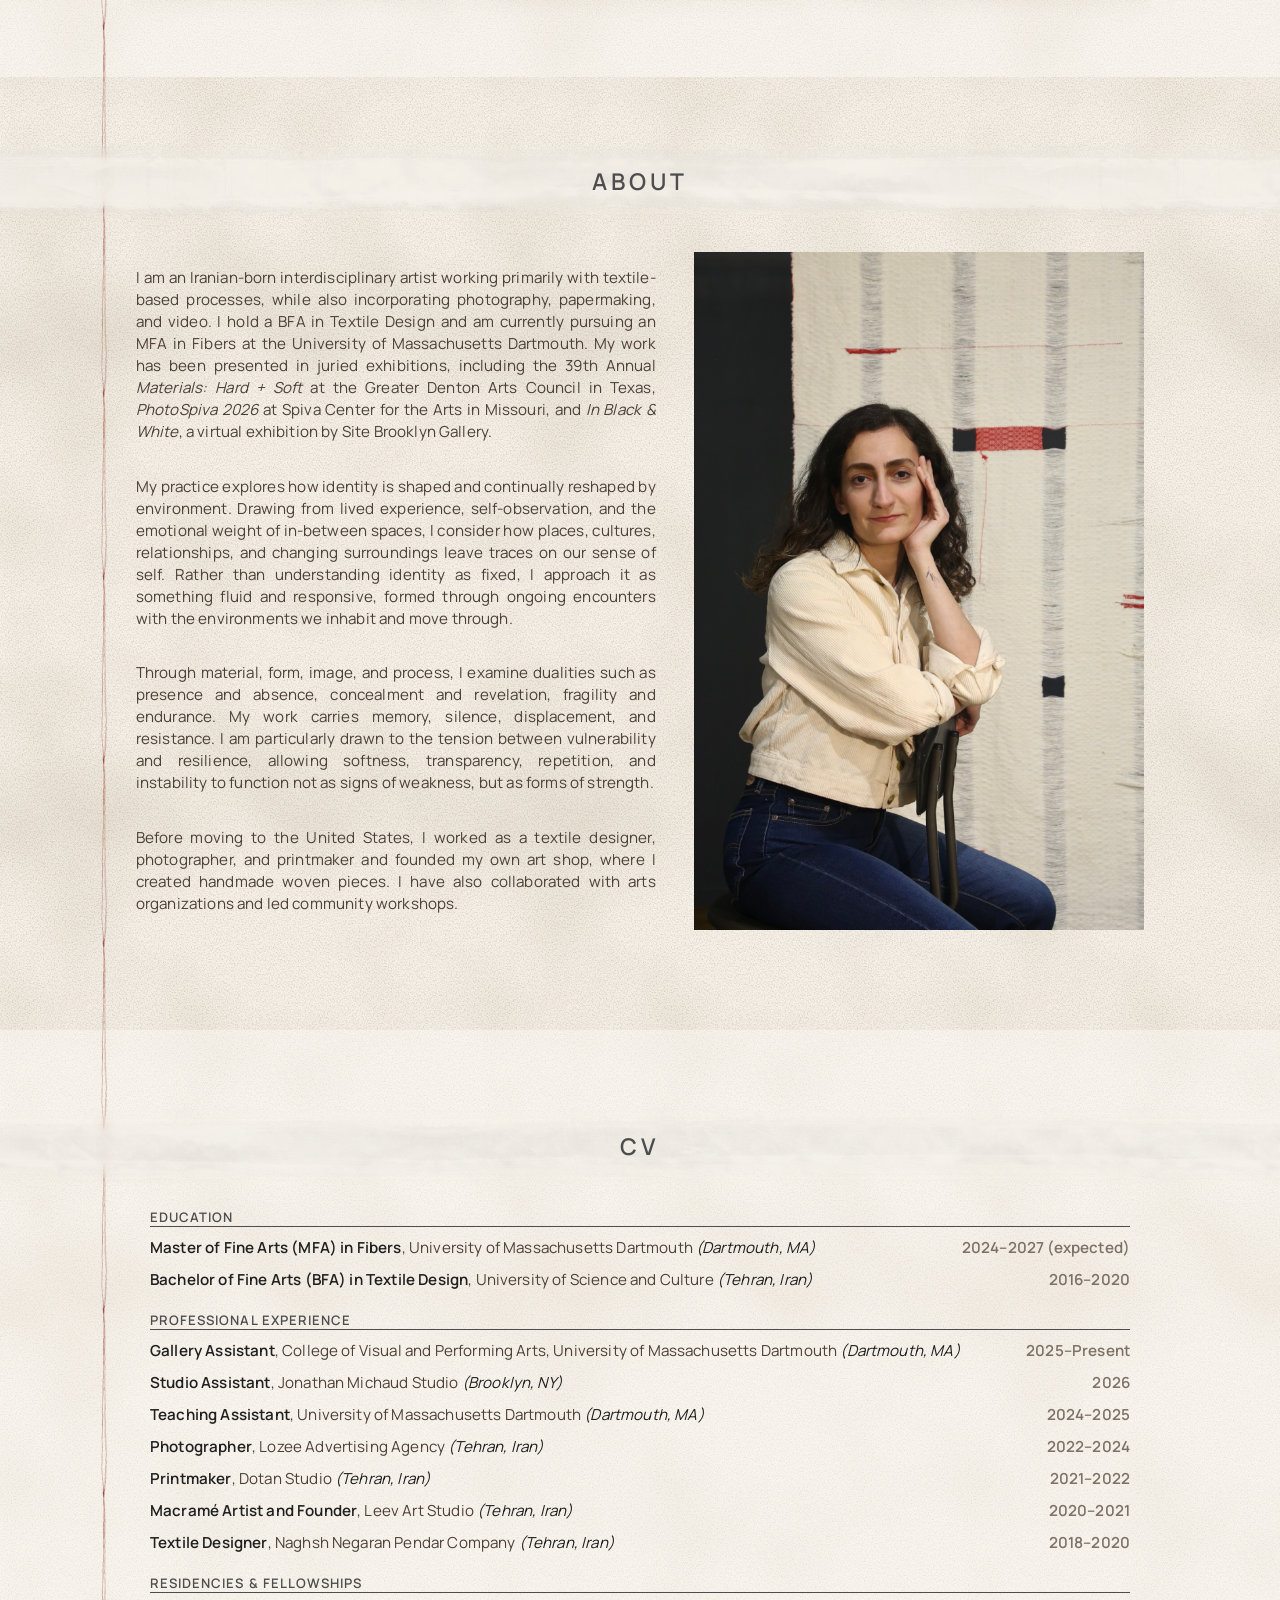
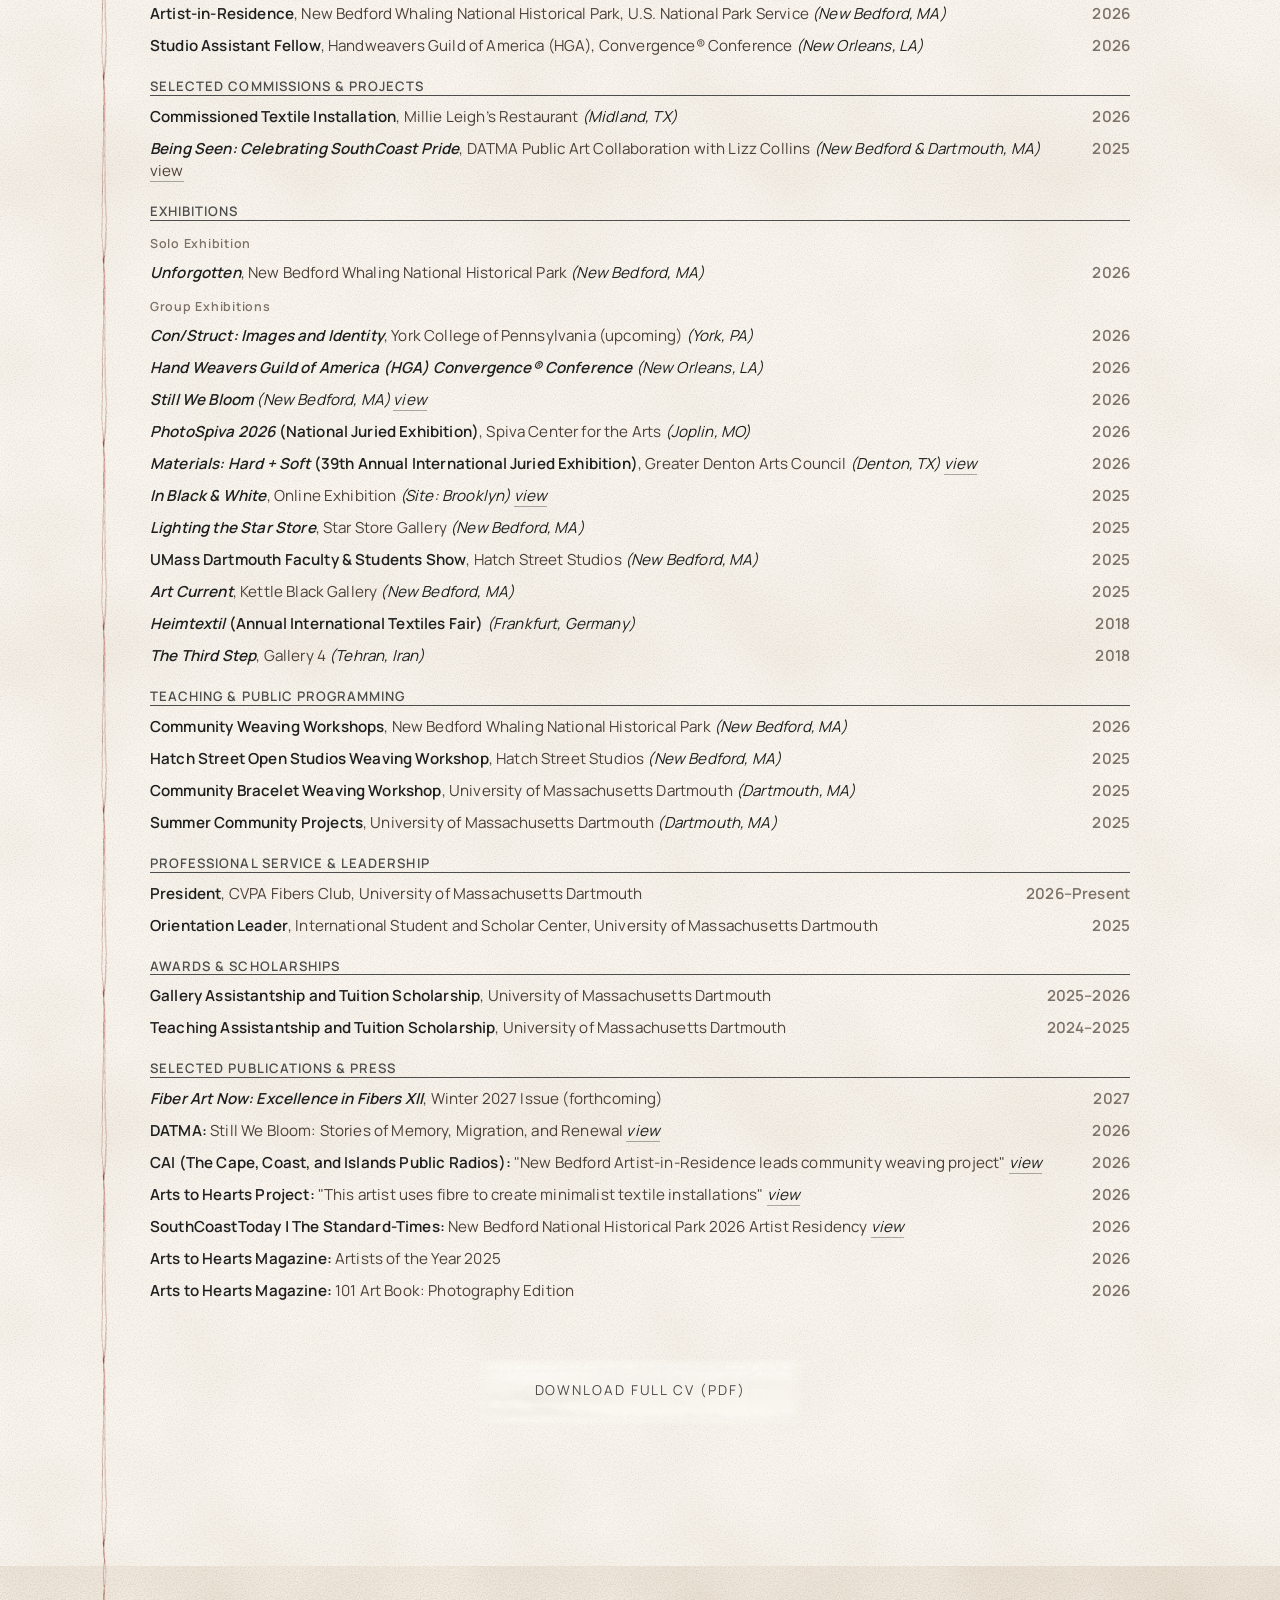
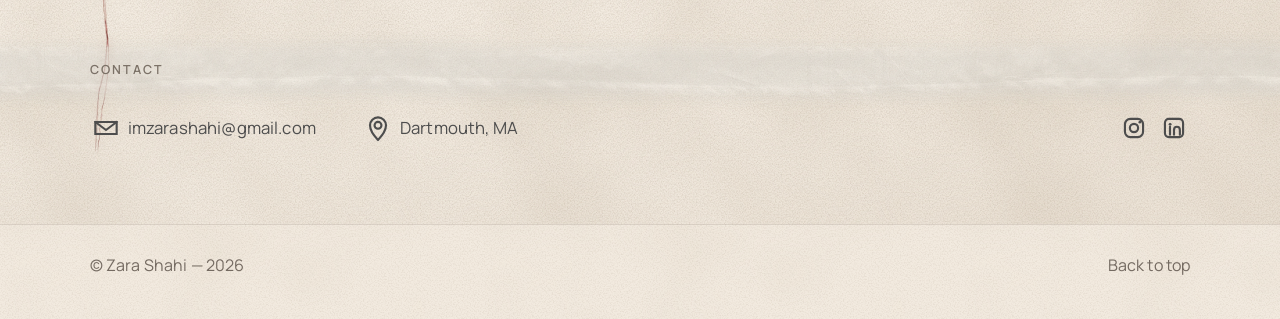
==== commit e2a1203d: "added full CV download" ====
--- a/index.html
+++ b/index.html
@@ -14,7 +14,7 @@
   <link
     href="https://fonts.googleapis.com/css2?family=Manrope:wght@300;400;600&family=Playfair+Display:wght@600&display=swap"
     rel="stylesheet">
-  <link rel="stylesheet" href="styles.css?v=one-ribbon" />
+  <link rel="stylesheet" href="styles.css?v=cloth4" />
   <script data-goatcounter="https://zar-shahi.goatcounter.com/count" data-goatcounter-settings='{"allow_local": true}'
     async src="//gc.zgo.at/count.js"></script>
 </head>
@@ -130,7 +130,7 @@
     </div>
   </footer>
 
-  <script src="script.js?v=one-ribbon"></script>
+  <script src="script.js?v=cloth4"></script>
 </body>
 
 </html>
--- a/styles.css
+++ b/styles.css
@@ -1323,6 +1323,85 @@
 
 .cv-list__skills {
   display: block;
+}
+
+.cv-download {
+  margin: 56px 0 40px;
+  text-align: center;
+}
+
+/* "Download full CV": a short strip of silk sewn onto the page with the
+   red thread from assets/DSCF0898.png (decor/stitch-cv.webp). The thread's
+   straight run (37.8% down the image) is laid along the strip's lower edge. */
+.cv-ribbon {
+  position: relative;
+  isolation: isolate;
+  display: inline-block;
+  padding: 22px 60px 24px;
+  color: var(--fg);
+  font-size: 0.85rem;
+  letter-spacing: 0.14em;
+  text-transform: uppercase;
+  text-decoration: none;
+  -webkit-tap-highlight-color: transparent;
+}
+
+.cv-ribbon__defs {
+  position: absolute;
+  width: 0;
+  height: 0;
+  overflow: hidden;
+}
+
+/* The cloth: an 80%-opaque strip of ivory silk, a touch lighter than the page, with soft, frayed-looking
+   edges. script.js moves it through --cloth-* variables and the ripple filter. */
+.cv-ribbon__cloth {
+  position: absolute;
+  inset: 0;
+  z-index: -1;
+  pointer-events: none;
+  opacity: 0.8;
+  filter: url(#cloth-ripple);
+  transform-origin: 50% 100%;
+  transform:
+    perspective(260px)
+    rotateX(var(--cloth-rx, 0deg))
+    skewX(var(--cloth-sk, 0deg))
+    scale(var(--cloth-sx, 1), var(--cloth-sy, 1));
+  will-change: transform;
+}
+
+.cv-ribbon__cloth::before {
+  content: "";
+  position: absolute;
+  inset: 0;
+  background:
+    url("assets/decor/ribbon-1.webp") 30% 50% / auto 100% repeat-x,
+    linear-gradient(180deg, #fffdf9, #fbf7f0 55%, #fdfaf5);
+  -webkit-mask-image:
+    linear-gradient(90deg, transparent, #000 6%, #000 94%, transparent),
+    linear-gradient(180deg, transparent, #000 14%, #000 86%, transparent);
+  -webkit-mask-composite: source-in;
+  mask-image:
+    linear-gradient(90deg, transparent, #000 6%, #000 94%, transparent),
+    linear-gradient(180deg, transparent, #000 14%, #000 86%, transparent);
+  mask-composite: intersect;
+}
+
+.cv-ribbon__label {
+  position: relative;
+  display: inline-block;
+  transform: translateY(var(--cloth-ty, 0px));
+}
+
+.cv-ribbon:focus-visible {
+  outline: none;
+}
+
+.cv-ribbon:focus-visible .cv-ribbon__label {
+  text-decoration: underline;
+  text-decoration-color: rgba(64, 52, 42, 0.45);
+  text-underline-offset: 4px;
 }
 
 .muted {
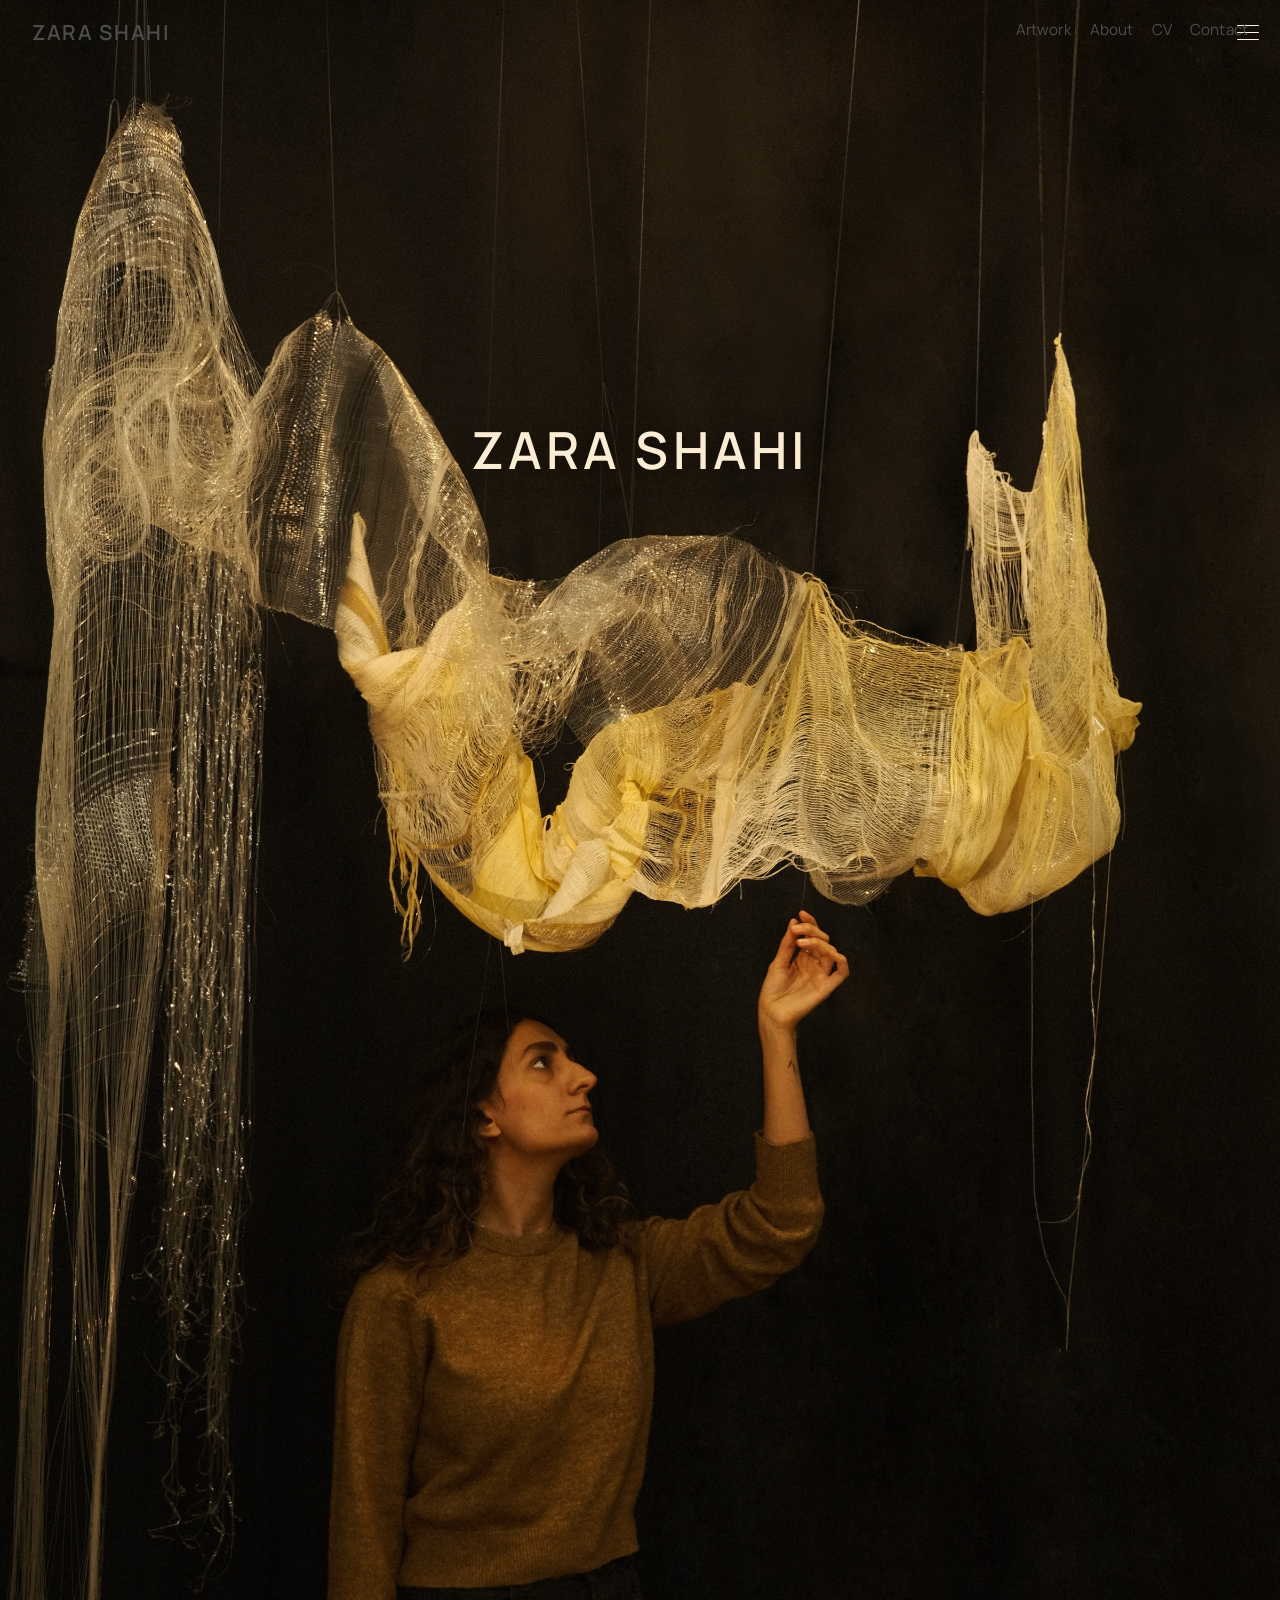
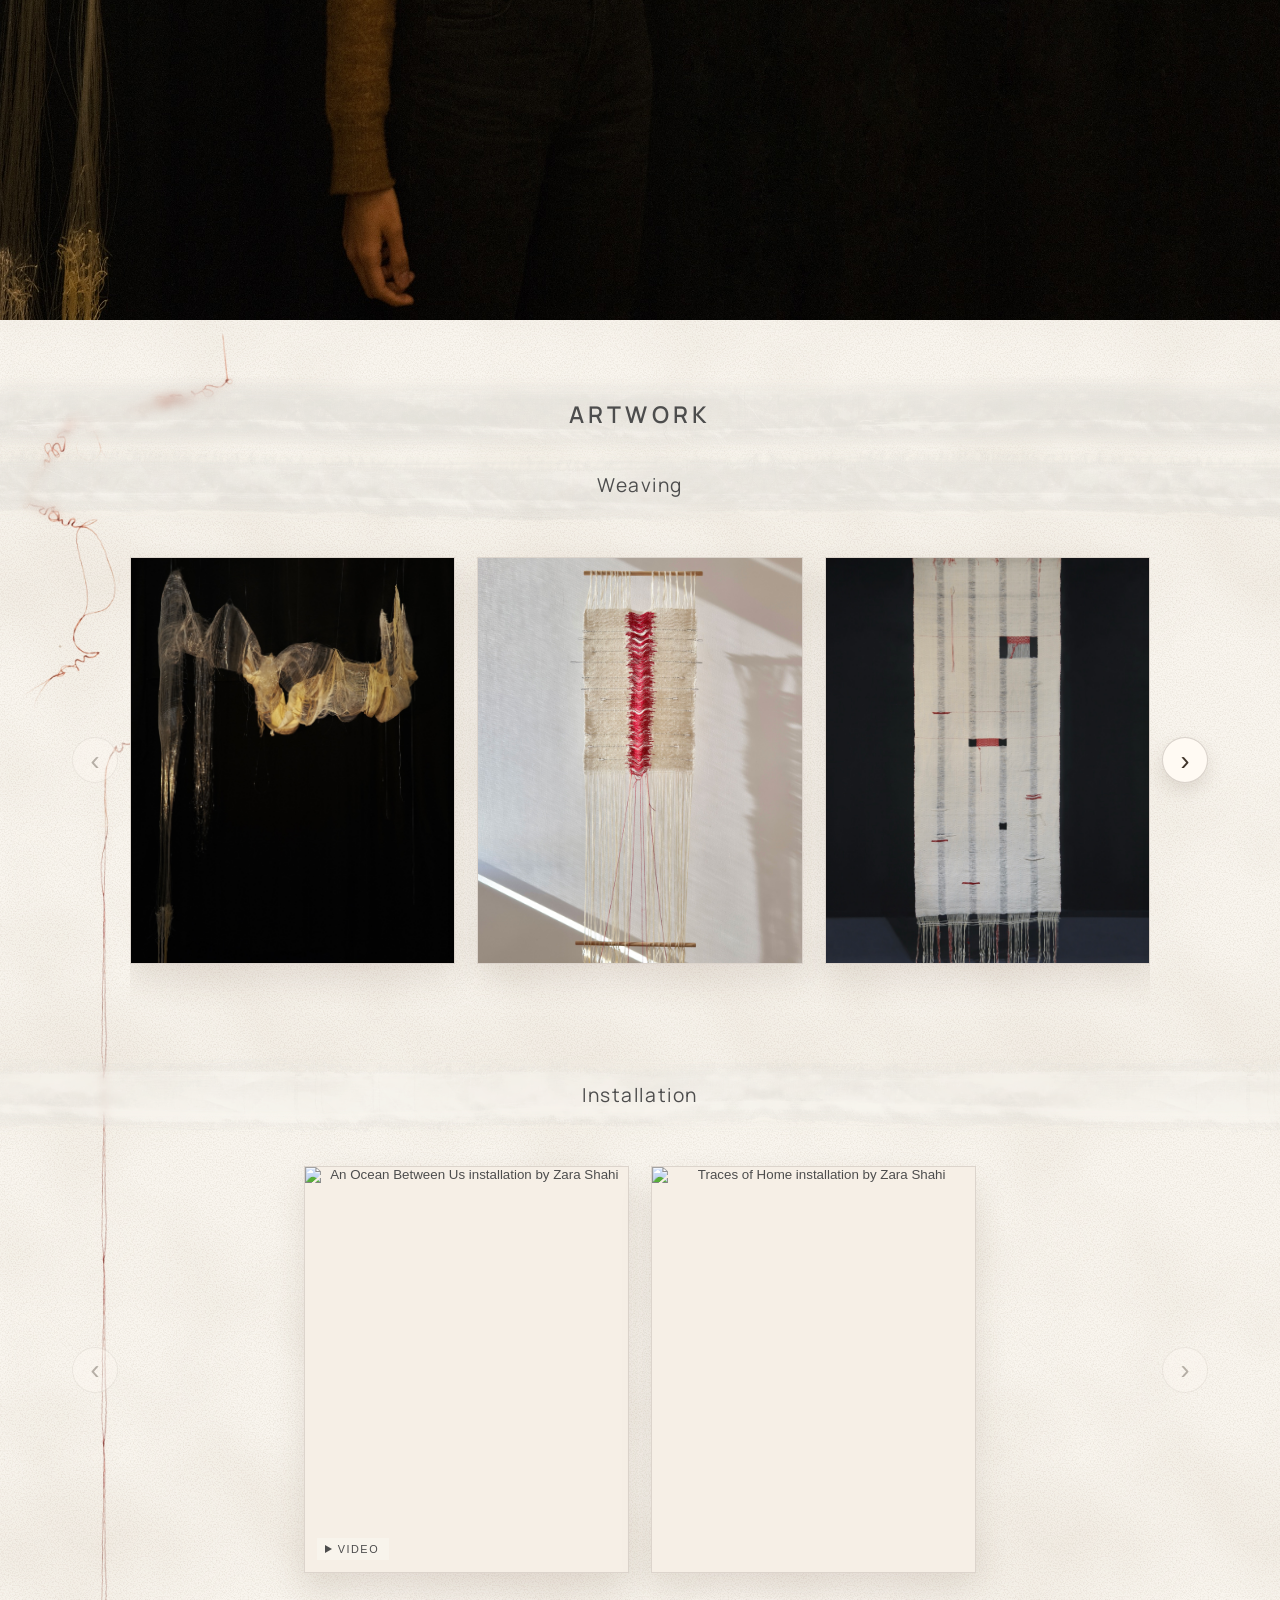
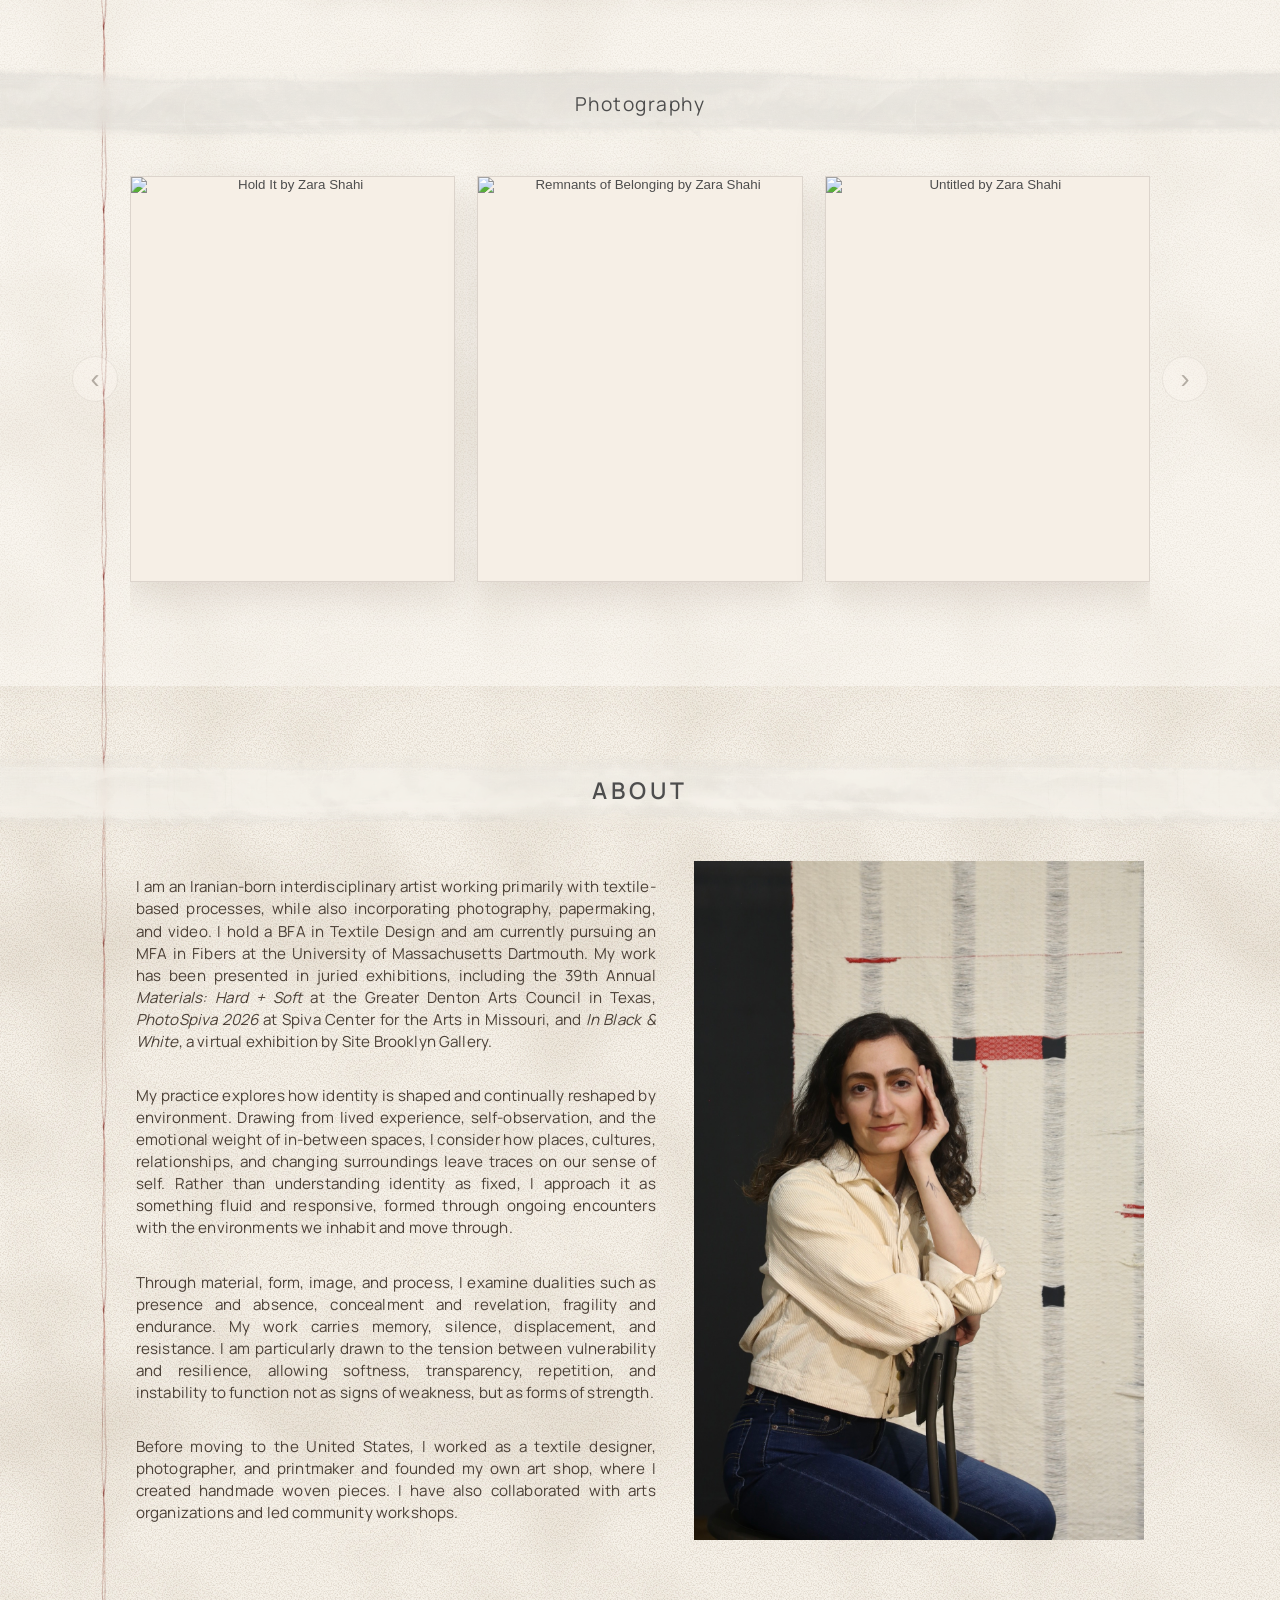
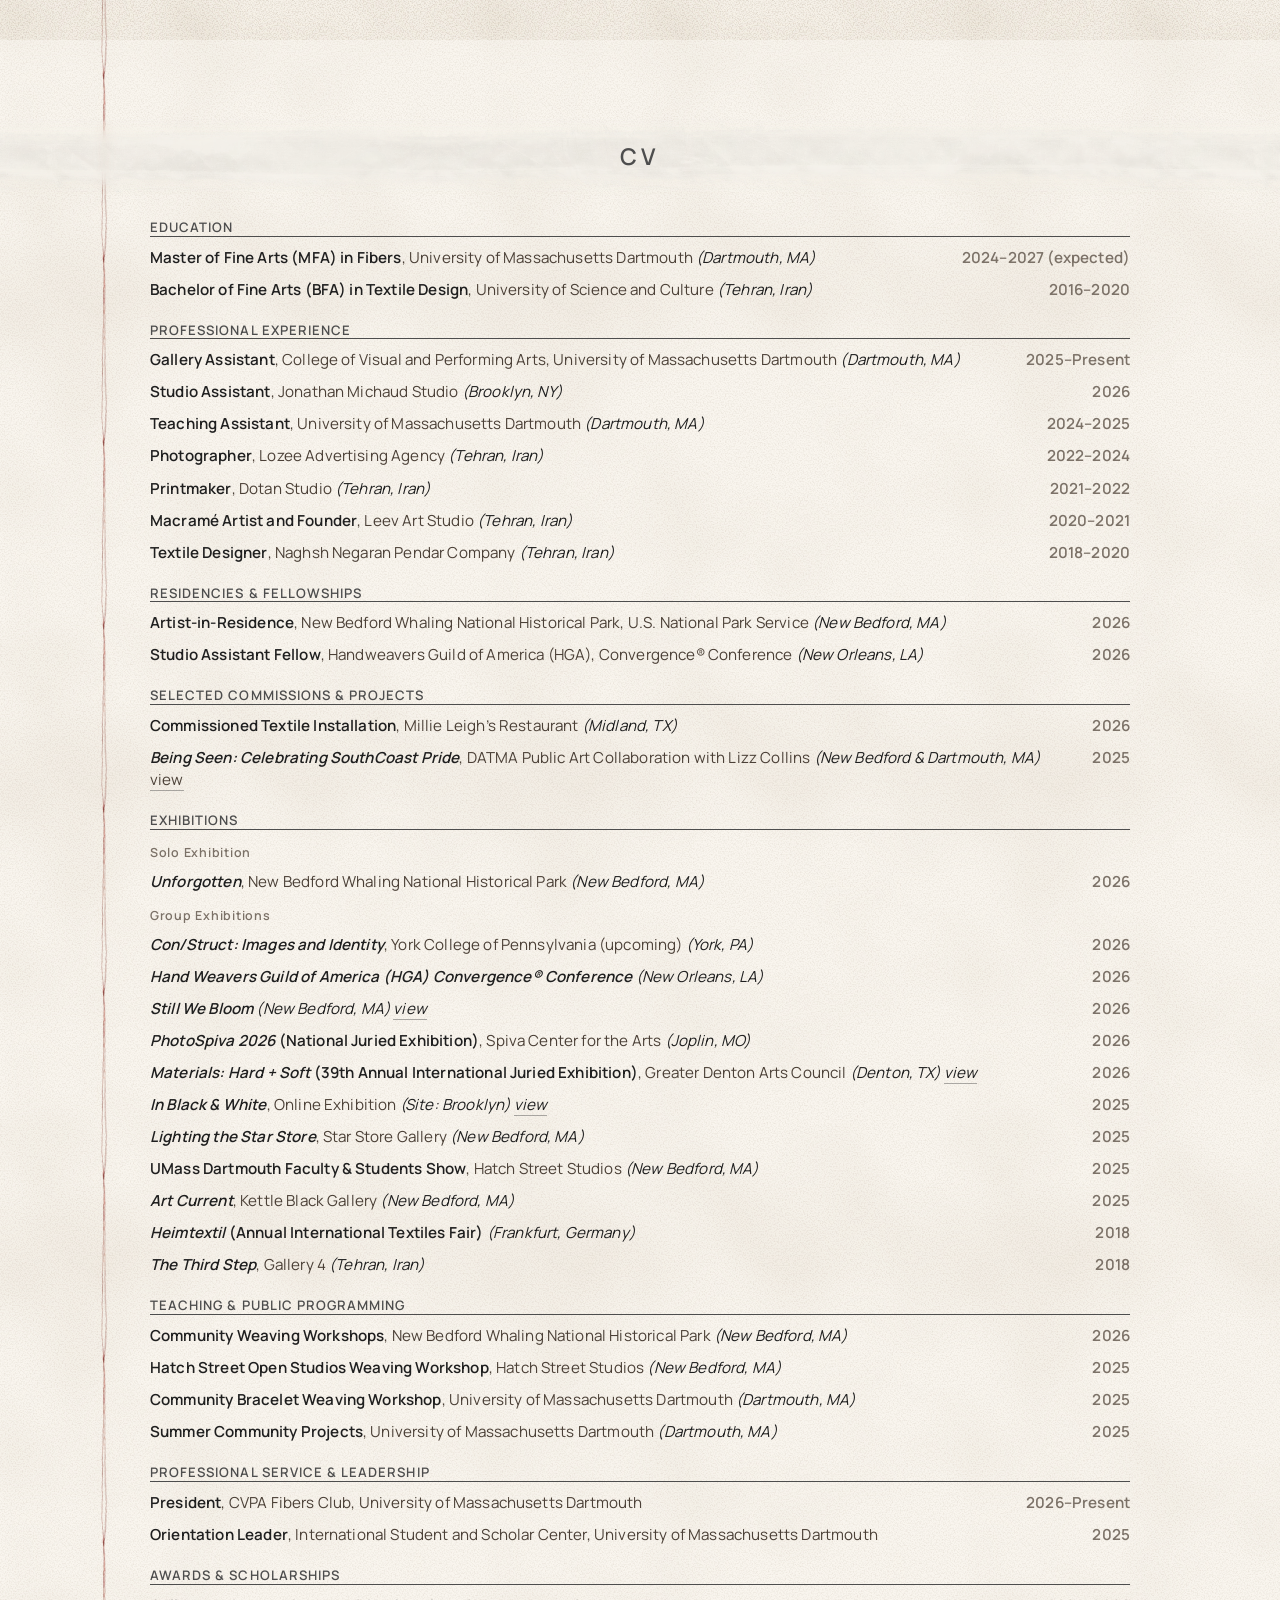
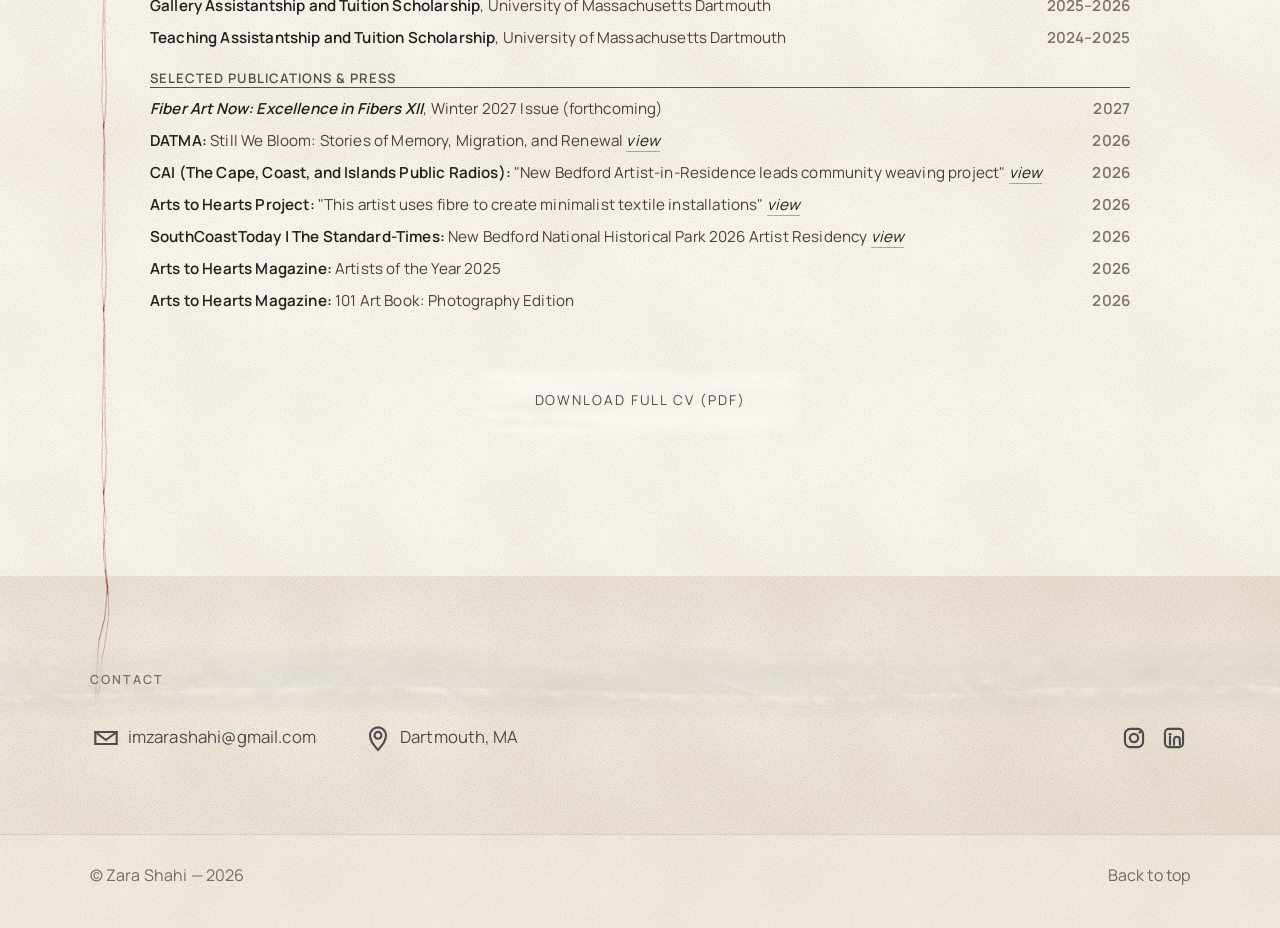
==== commit c9fa834e: "added installation section" ====
--- a/index.html
+++ b/index.html
@@ -14,7 +14,7 @@
   <link
     href="https://fonts.googleapis.com/css2?family=Manrope:wght@300;400;600&family=Playfair+Display:wght@600&display=swap"
     rel="stylesheet">
-  <link rel="stylesheet" href="styles.css?v=cloth4" />
+  <link rel="stylesheet" href="styles.css?v=installation-drive2" />
   <script data-goatcounter="https://zar-shahi.goatcounter.com/count" data-goatcounter-settings='{"allow_local": true}'
     async src="//gc.zgo.at/count.js"></script>
 </head>
@@ -62,6 +62,7 @@
     <section class="home-section home-section--artworks" id="artworks">
       <h1 class="section-heading">Artwork</h1>
       <div data-section-src="sections/artworks/weaving.html"></div>
+      <div data-section-src="sections/artworks/installation.html"></div>
       <div data-section-src="sections/artworks/photography.html"></div>
     </section>
 
@@ -130,7 +131,7 @@
     </div>
   </footer>
 
-  <script src="script.js?v=cloth4"></script>
+  <script src="script.js?v=installation-drive2"></script>
 </body>
 
 </html>
--- a/styles.css
+++ b/styles.css
@@ -630,6 +630,59 @@
   }
 }
 
+.portfolio-tile {
+  position: relative;
+}
+
+/* small label on tiles whose gallery includes a video */
+.portfolio-tile__badge {
+  position: absolute;
+  left: 12px;
+  bottom: 12px;
+  display: inline-flex;
+  align-items: center;
+  gap: 6px;
+  padding: 5px 10px 5px 8px;
+  background: rgba(249, 245, 238, 0.86);
+  color: var(--fg);
+  font-size: 0.68rem;
+  letter-spacing: 0.14em;
+  text-transform: uppercase;
+  pointer-events: none;
+}
+
+.portfolio-tile__badge::before {
+  content: "";
+  width: 0;
+  height: 0;
+  border-style: solid;
+  border-width: 4px 0 4px 7px;
+  border-color: transparent transparent transparent currentColor;
+}
+
+/* Video slides in the gallery: beside the current slide they show Drive's
+   still; once current, the still makes way for Drive's player. */
+.lightbox__slide-video {
+  display: none;
+  height: 100%;
+  max-width: 100%;
+  aspect-ratio: var(--video-ratio, 16 / 9);
+  border: 0;
+  background: #000;
+  filter:
+    drop-shadow(3px 6px 5px rgba(70, 50, 30, 0.18))
+    drop-shadow(3px 20px 10px rgba(50, 32, 15, 0.24));
+}
+
+.lightbox__slide.is-video.is-current .lightbox__slide-img {
+  display: none;
+}
+
+.lightbox__slide.is-video.is-current .lightbox__slide-video {
+  display: block;
+  pointer-events: auto;
+}
+
 .portfolio-tile--image img {
   height: 100%;
   object-fit: cover;
@@ -680,6 +733,14 @@
   flex: 0 0 var(--carousel-tile-width);
   min-width: 0;
   scroll-snap-align: start;
+}
+
+/* Desktop: a section with fewer than three artworks has its tiles centred
+   (they all fit, so nothing scrolls). */
+@media (min-width: 901px) {
+  .portfolio-carousel .portfolio-grid--carousel:not(:has(> .portfolio-tile:nth-of-type(3))) {
+    justify-content: center;
+  }
 }
 
 @media (max-width: 900px) {
@@ -2220,6 +2281,7 @@
 
 .home-section--artworks > .section-heading { --ribbon: url("assets/decor/ribbon-4.webp"); --ribbon-ratio: 11; }
 #weaving .artwork-section__heading { --ribbon: url("assets/decor/ribbon-3.webp"); --ribbon-ratio: 11.0429; --ribbon-x: -300px; }
+#installation .artwork-section__heading { --ribbon: url("assets/decor/ribbon-1.webp"); --ribbon-ratio: 12.4; --ribbon-x: 600px; }
 #photography .artwork-section__heading { --ribbon: url("assets/decor/ribbon-5.webp"); --ribbon-ratio: 9.5143; --ribbon-x: 200px; }
 .about-name { --ribbon: url("assets/decor/ribbon-1.webp"); --ribbon-ratio: 12.4; --ribbon-x: -500px; }
 .cv-section .section-heading { --ribbon: url("assets/decor/ribbon-2.webp"); --ribbon-ratio: 15.7214; --ribbon-x: 400px; }
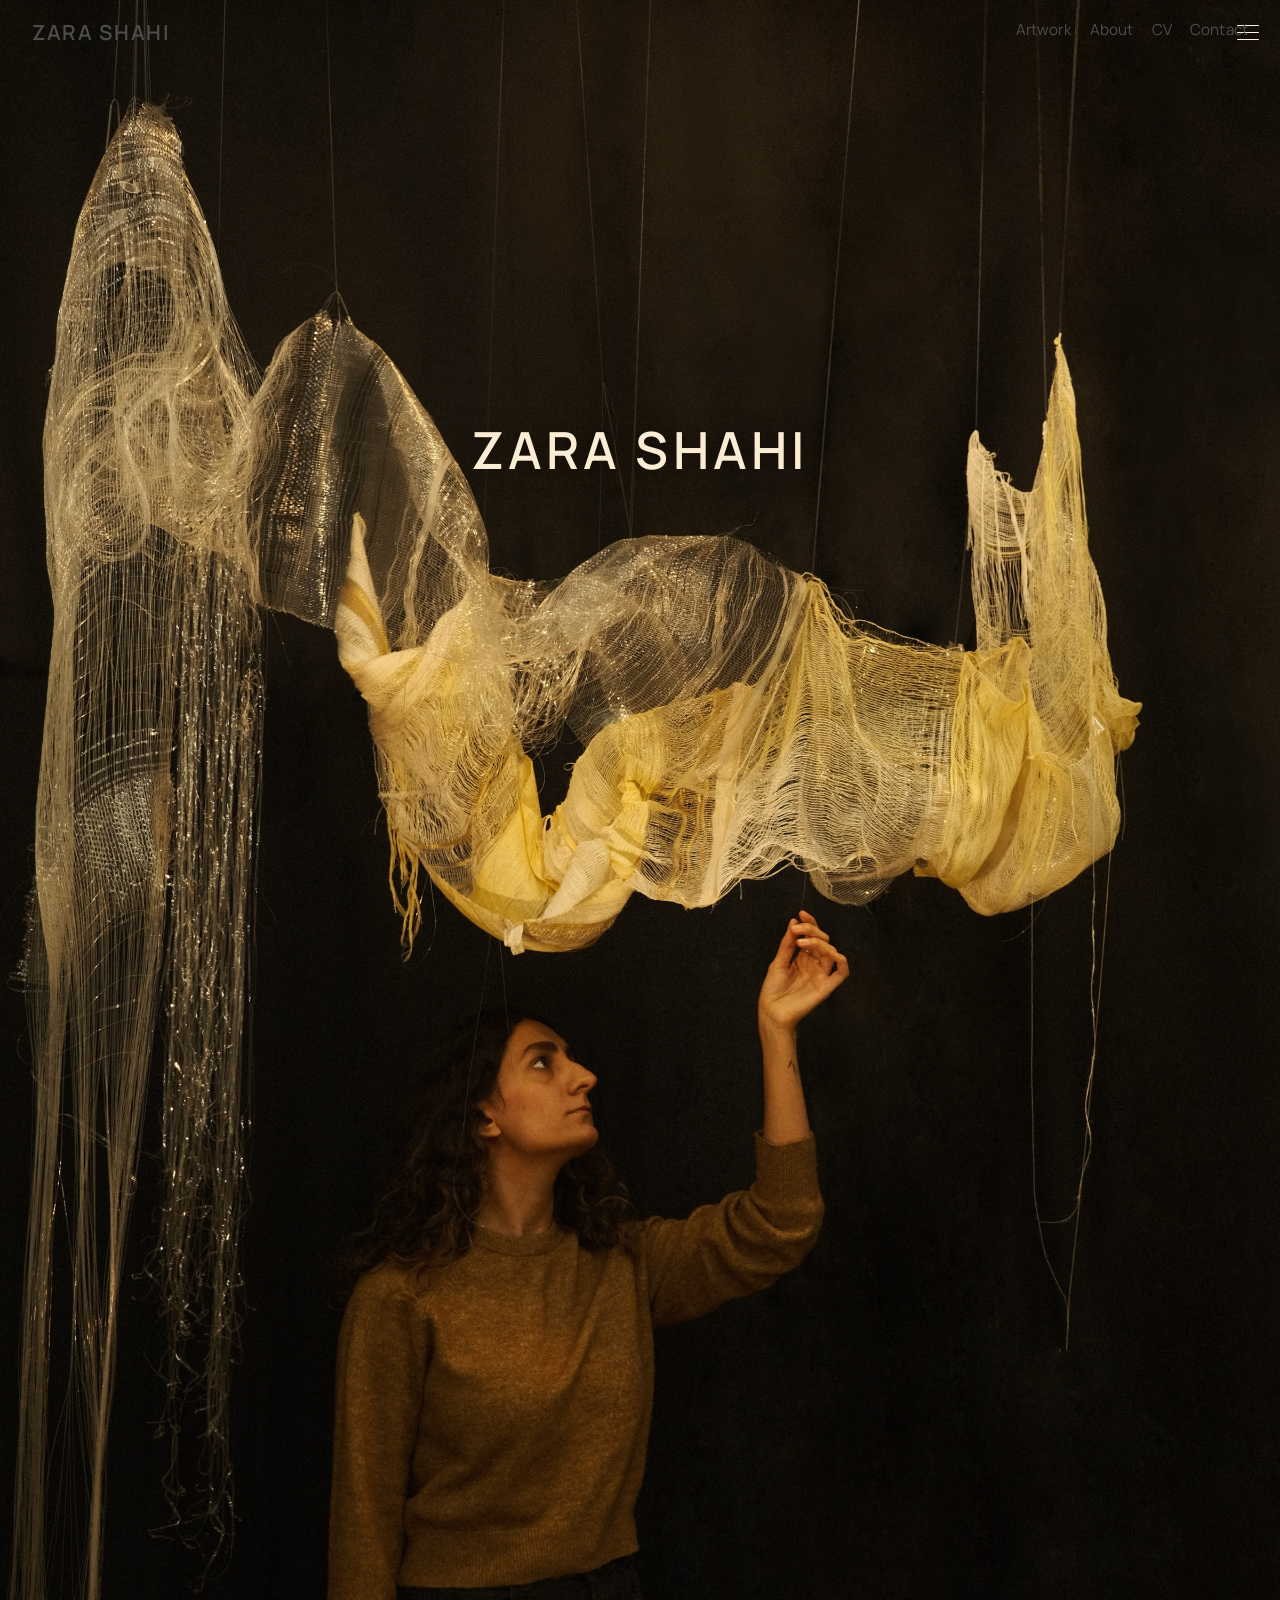
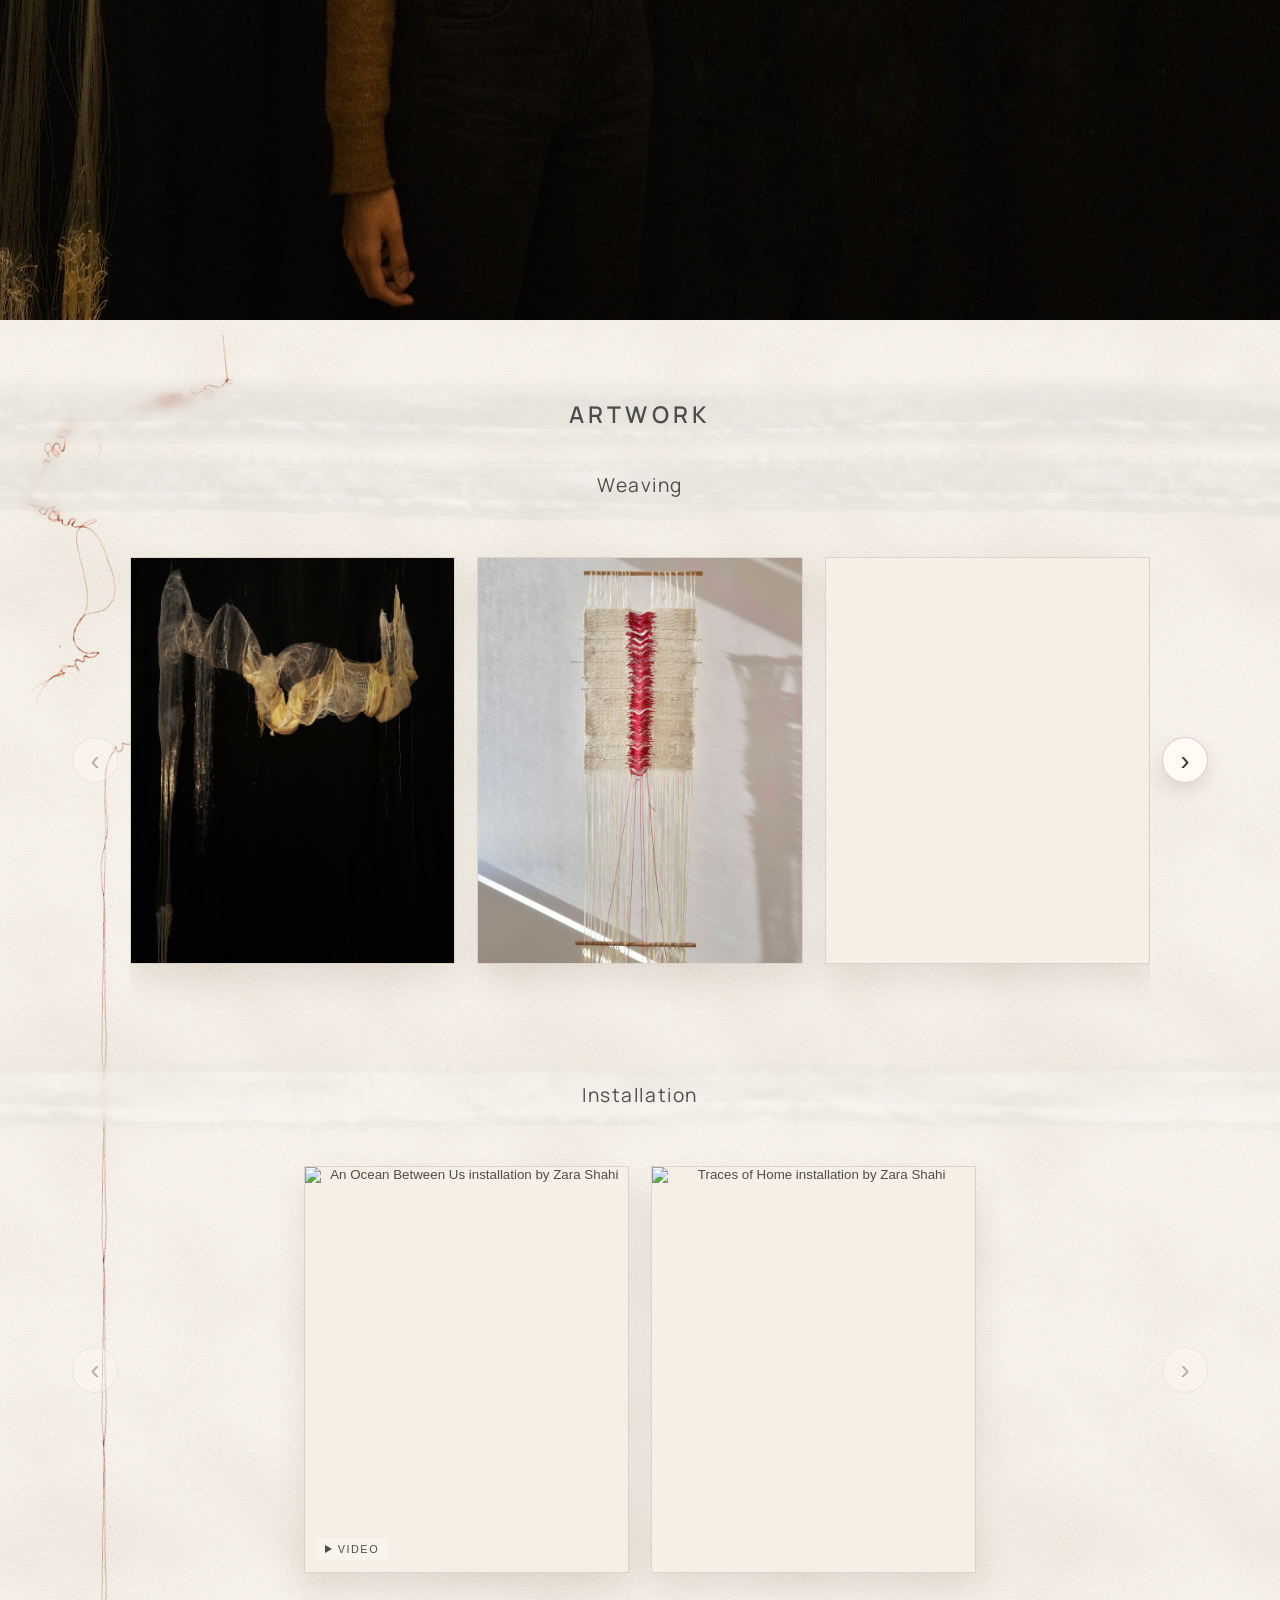
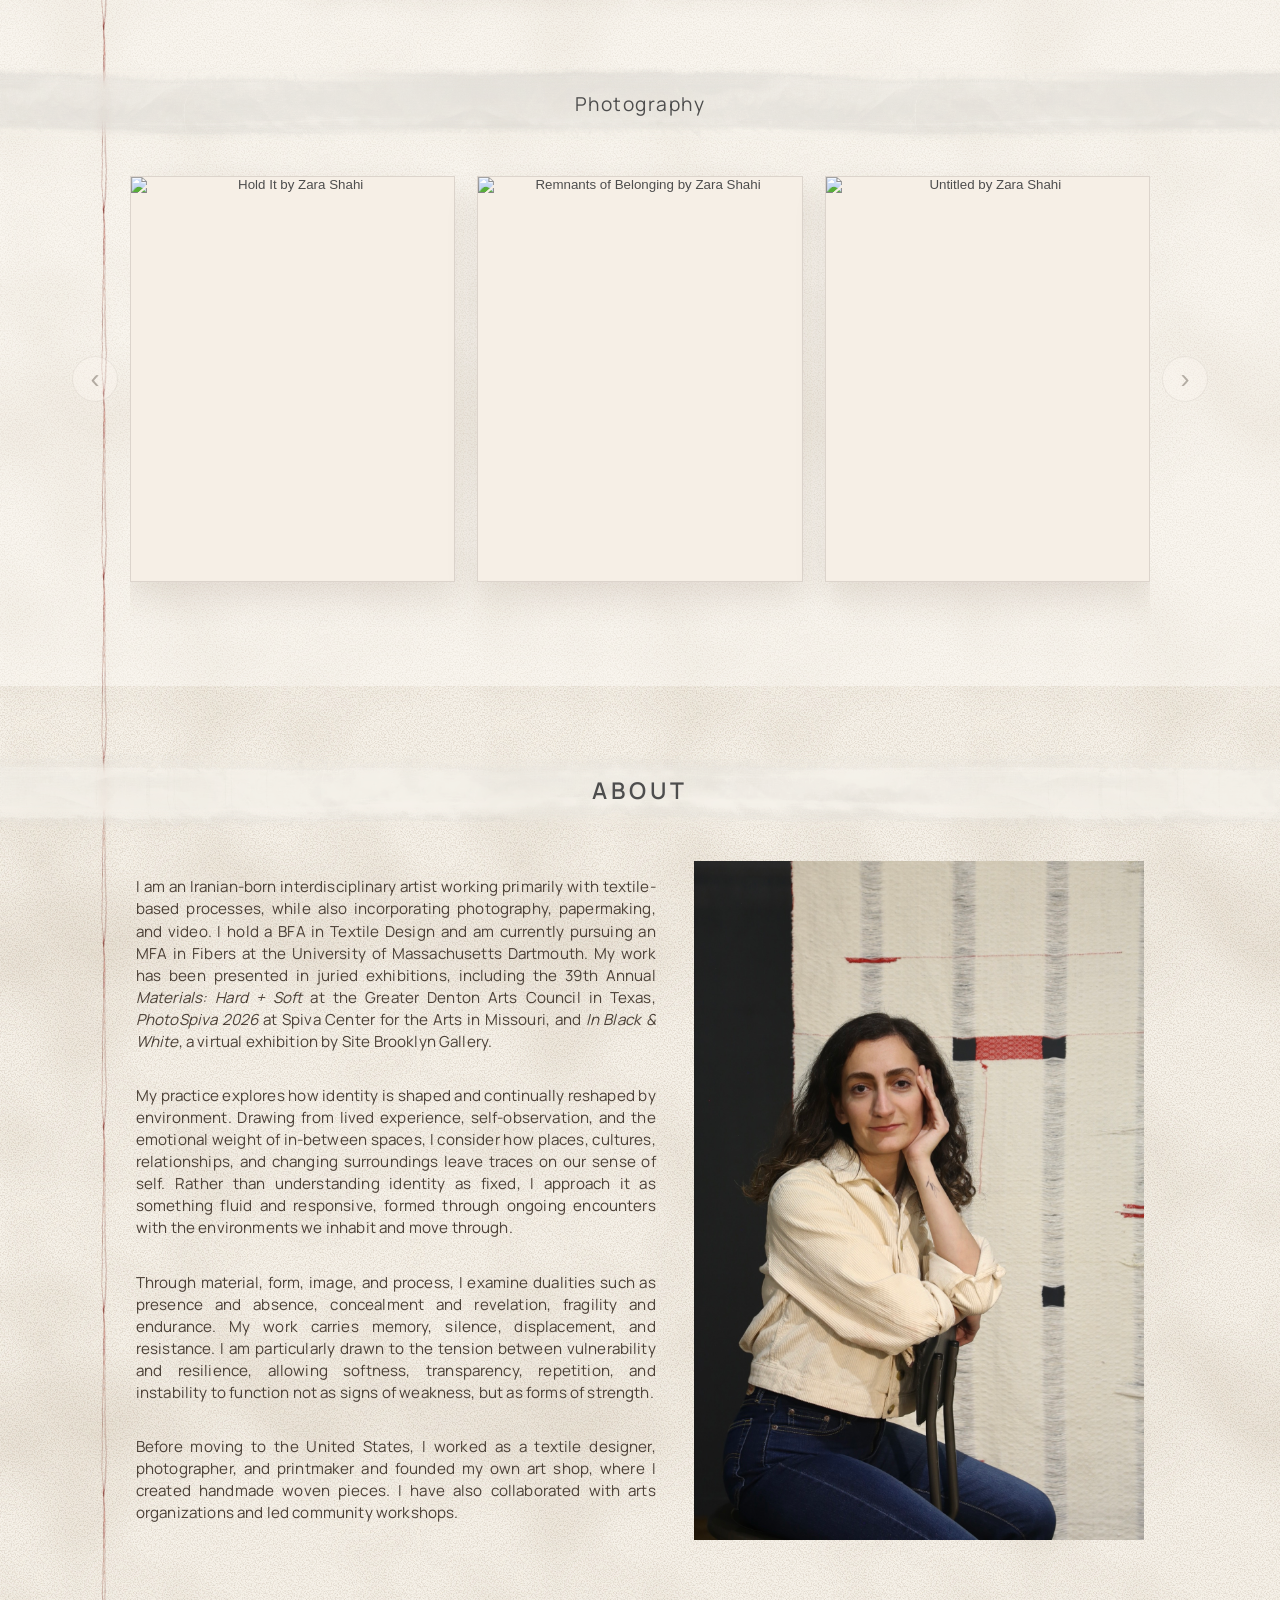
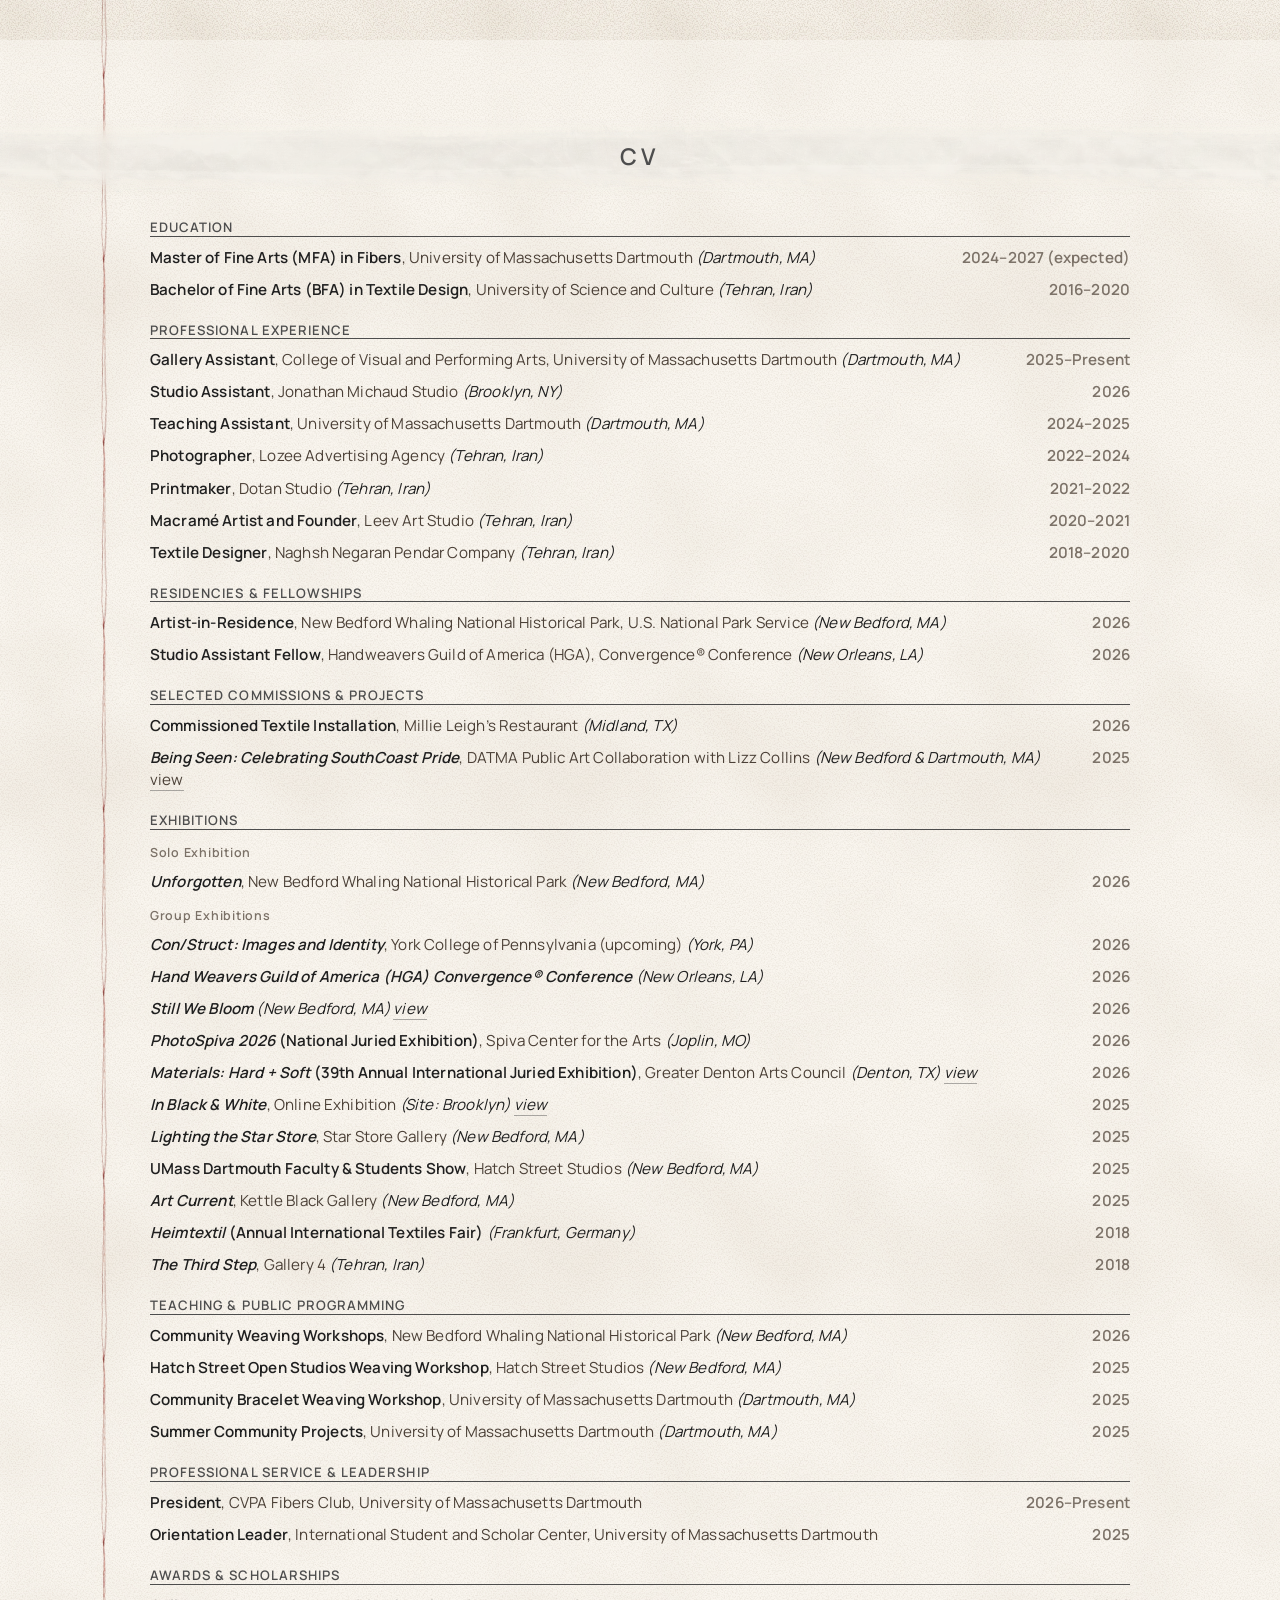
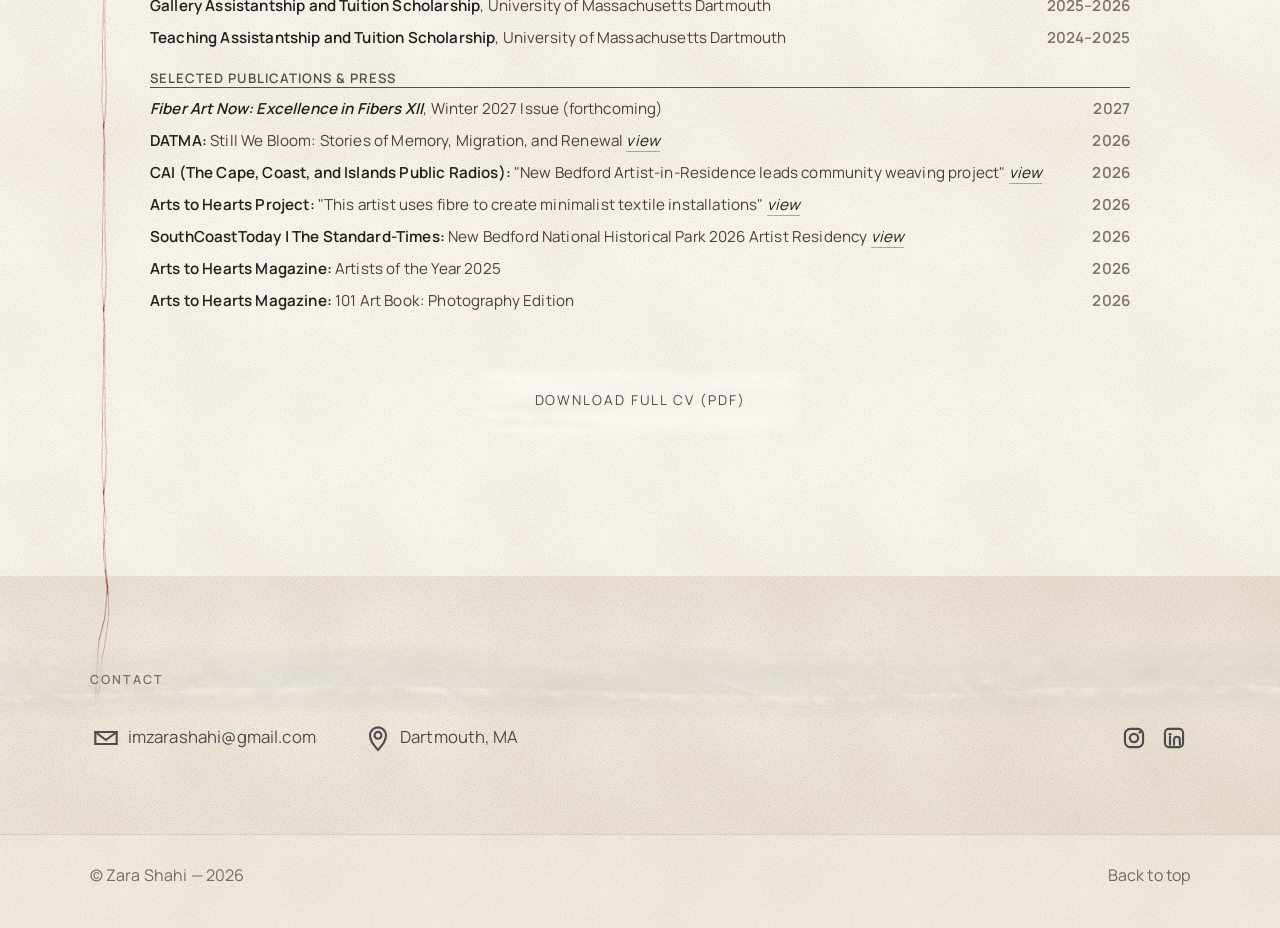
==== commit 0a38a7b1: "improved video player" ====
--- a/index.html
+++ b/index.html
@@ -14,7 +14,7 @@
   <link
     href="https://fonts.googleapis.com/css2?family=Manrope:wght@300;400;600&family=Playfair+Display:wght@600&display=swap"
     rel="stylesheet">
-  <link rel="stylesheet" href="styles.css?v=installation-drive2" />
+  <link rel="stylesheet" href="styles.css?v=video-fallback3" />
   <script data-goatcounter="https://zar-shahi.goatcounter.com/count" data-goatcounter-settings='{"allow_local": true}'
     async src="//gc.zgo.at/count.js"></script>
 </head>
@@ -131,7 +131,7 @@
     </div>
   </footer>
 
-  <script src="script.js?v=installation-drive2"></script>
+  <script src="script.js?v=video-fallback3"></script>
 </body>
 
 </html>
--- a/styles.css
+++ b/styles.css
@@ -660,27 +660,250 @@
   border-color: transparent transparent transparent currentColor;
 }
 
-/* Video slides in the gallery: beside the current slide they show Drive's
-   still; once current, the still makes way for Drive's player. */
-.lightbox__slide-video {
-  display: none;
-  height: 100%;
-  max-width: 100%;
-  aspect-ratio: var(--video-ratio, 16 / 9);
-  border: 0;
-  background: #000;
-  filter:
-    drop-shadow(3px 6px 5px rgba(70, 50, 30, 0.18))
-    drop-shadow(3px 20px 10px rgba(50, 32, 15, 0.24));
+/* Video slides in the gallery: beside the current slide they show the still;
+   once current, the still makes way for the player. The slide is a size
+   container so the player keeps the video's exact shape (--video-w / --video-h,
+   from data-video-ratio) and always fits inside it. */
+.lightbox__slide.is-video {
+  container-type: size;
 }
 
 .lightbox__slide.is-video.is-current .lightbox__slide-img {
   display: none;
 }
 
-.lightbox__slide.is-video.is-current .lightbox__slide-video {
+.vplayer {
+  --fit-w: min(100cqw, 100cqh * var(--video-w, 16) / var(--video-h, 9));
+  position: relative;
+  display: none;
+  flex: 0 0 auto;
+  width: var(--fit-w);
+  aspect-ratio: var(--video-w, 16) / var(--video-h, 9);
+  overflow: hidden;
+  background: #000;
+  color: #fff;
+  container-type: inline-size;
+  pointer-events: auto;
+  box-shadow:
+    3px 6px 10px rgba(70, 50, 30, 0.18),
+    3px 24px 36px -8px rgba(50, 32, 15, 0.28);
+  -webkit-tap-highlight-color: transparent;
+}
+
+.lightbox__slide.is-video.is-current .vplayer {
   display: block;
-  pointer-events: auto;
+}
+
+/* Fallback: Drive's own player, in the video's exact shape (no side bars).
+   On narrow screens script.js renders it 360px wide and scales it down, as
+   Drive's player won't lay out any narrower. */
+
+.vplayer__embed {
+  display: block;
+  width: 100%;
+  height: 100%;
+  border: 0;
+  transform-origin: 0 0; /* scaled down from >=360px wide by script.js */
+}
+
+.vplayer:fullscreen {
+  width: 100%;
+  height: 100%;
+  aspect-ratio: auto;
+  box-shadow: none;
+}
+
+.vplayer__video {
+  display: block;
+  width: 100%;
+  height: 100%;
+  object-fit: contain;
+  cursor: pointer;
+}
+
+.vplayer:not(.is-controls):not(.is-paused) .vplayer__video {
+  cursor: none;
+}
+
+.vplayer__poster {
+  position: absolute;
+  inset: 0;
+  width: 100%;
+  height: 100%;
+  object-fit: cover;
+  cursor: pointer;
+  transition: opacity 0.4s ease;
+}
+
+.vplayer:not(.is-fresh) .vplayer__poster {
+  opacity: 0;
+  pointer-events: none;
+}
+
+/* the large play button: only before the first play and after the end */
+.vplayer__big {
+  position: absolute;
+  left: 50%;
+  top: 50%;
+  display: grid;
+  place-items: center;
+  width: 68px;
+  height: 68px;
+  padding: 0;
+  border: 1px solid rgba(255, 255, 255, 0.35);
+  border-radius: 50%;
+  background: rgba(20, 16, 12, 0.42);
+  backdrop-filter: blur(6px);
+  -webkit-backdrop-filter: blur(6px);
+  color: #fff;
+  cursor: pointer;
+  transform: translate(-50%, -50%);
+  transition: opacity 0.3s ease, transform 0.3s ease;
+}
+
+.vplayer__big svg {
+  width: 30px;
+  height: 30px;
+  margin-left: 3px;
+  fill: currentColor;
+}
+
+.vplayer__big:hover {
+  transform: translate(-50%, -50%) scale(1.06);
+}
+
+.vplayer:not(.is-fresh) .vplayer__big {
+  opacity: 0;
+  pointer-events: none;
+  transform: translate(-50%, -50%) scale(0.9);
+}
+
+/* the single control bar */
+.vplayer__bar {
+  position: absolute;
+  left: 0;
+  right: 0;
+  bottom: 0;
+  display: flex;
+  align-items: center;
+  gap: 6px;
+  padding: 26px 10px 10px;
+  background: linear-gradient(transparent, rgba(0, 0, 0, 0.55));
+  transition: opacity 0.35s ease, transform 0.35s ease;
+}
+
+.vplayer:not(.is-controls) .vplayer__bar,
+.vplayer.is-fresh .vplayer__bar {
+  opacity: 0;
+  transform: translateY(8px);
+  pointer-events: none;
+}
+
+.vplayer__btn {
+  flex: 0 0 auto;
+  display: grid;
+  place-items: center;
+  width: 36px;
+  height: 36px;
+  padding: 0;
+  border: 0;
+  border-radius: 50%;
+  background: transparent;
+  color: #fff;
+  cursor: pointer;
+}
+
+.vplayer__btn svg {
+  width: 22px;
+  height: 22px;
+  fill: currentColor;
+}
+
+.vplayer__btn:hover,
+.vplayer__btn:focus-visible,
+.vplayer__big:focus-visible {
+  background: rgba(255, 255, 255, 0.16);
+  outline: none;
+}
+
+.vplayer__time {
+  flex: 0 0 auto;
+  font-size: 0.72rem;
+  letter-spacing: 0.04em;
+  font-variant-numeric: tabular-nums;
+  opacity: 0.9;
+}
+
+/* narrow players (portrait video on a phone): drop the time to keep one row */
+@container (max-width: 260px) {
+  .vplayer__time { display: none; }
+}
+
+.vplayer__progress {
+  --progress: 0%;
+  flex: 1 1 auto;
+  min-width: 40px;
+  height: 22px;
+  margin: 0 4px;
+  background: transparent;
+  cursor: pointer;
+  -webkit-appearance: none;
+  appearance: none;
+  touch-action: none;
+}
+
+.vplayer__progress::-webkit-slider-runnable-track {
+  height: 3px;
+  border-radius: 3px;
+  background: linear-gradient(90deg, #fff var(--progress), rgba(255, 255, 255, 0.32) var(--progress));
+}
+
+.vplayer__progress::-moz-range-track {
+  height: 3px;
+  border-radius: 3px;
+  background: linear-gradient(90deg, #fff var(--progress), rgba(255, 255, 255, 0.32) var(--progress));
+}
+
+.vplayer__progress::-webkit-slider-thumb {
+  -webkit-appearance: none;
+  width: 13px;
+  height: 13px;
+  margin-top: -5px;
+  border: 0;
+  border-radius: 50%;
+  background: #fff;
+}
+
+.vplayer__progress::-moz-range-thumb {
+  width: 13px;
+  height: 13px;
+  border: 0;
+  border-radius: 50%;
+  background: #fff;
+}
+
+.vplayer__progress:focus-visible {
+  outline: none;
+}
+
+.vplayer__progress:focus-visible::-webkit-slider-thumb {
+  box-shadow: 0 0 0 4px rgba(255, 255, 255, 0.3);
+}
+
+/* buffering: a slow pulse on the bar */
+.vplayer.is-waiting .vplayer__progress {
+  animation: vplayer-wait 1.2s ease-in-out infinite;
+}
+
+@keyframes vplayer-wait {
+  50% { opacity: 0.45; }
+}
+
+/* Phones: keep the player clear of the close button. */
+@media (max-width: 700px) {
+  .lightbox__slide.is-video {
+    padding: 52px 0 6px;
+  }
 }
 
 .portfolio-tile--image img {
